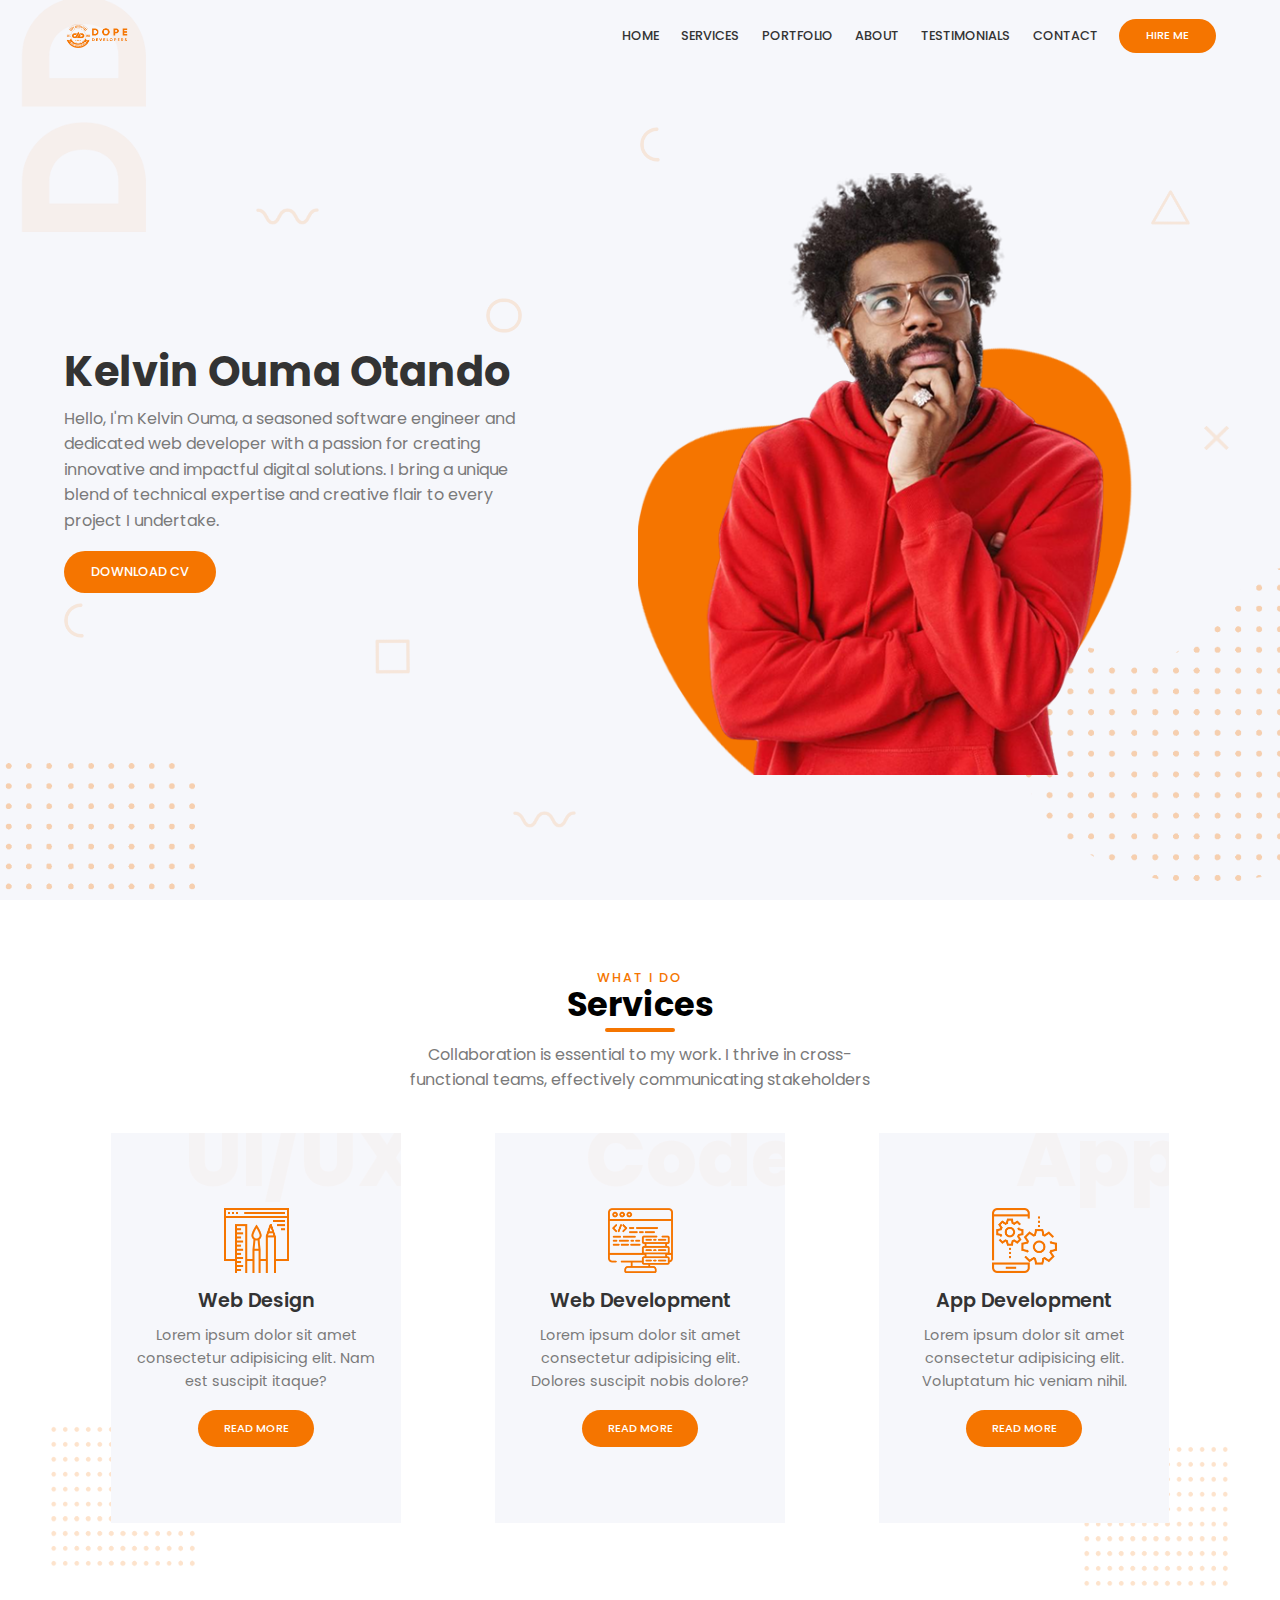
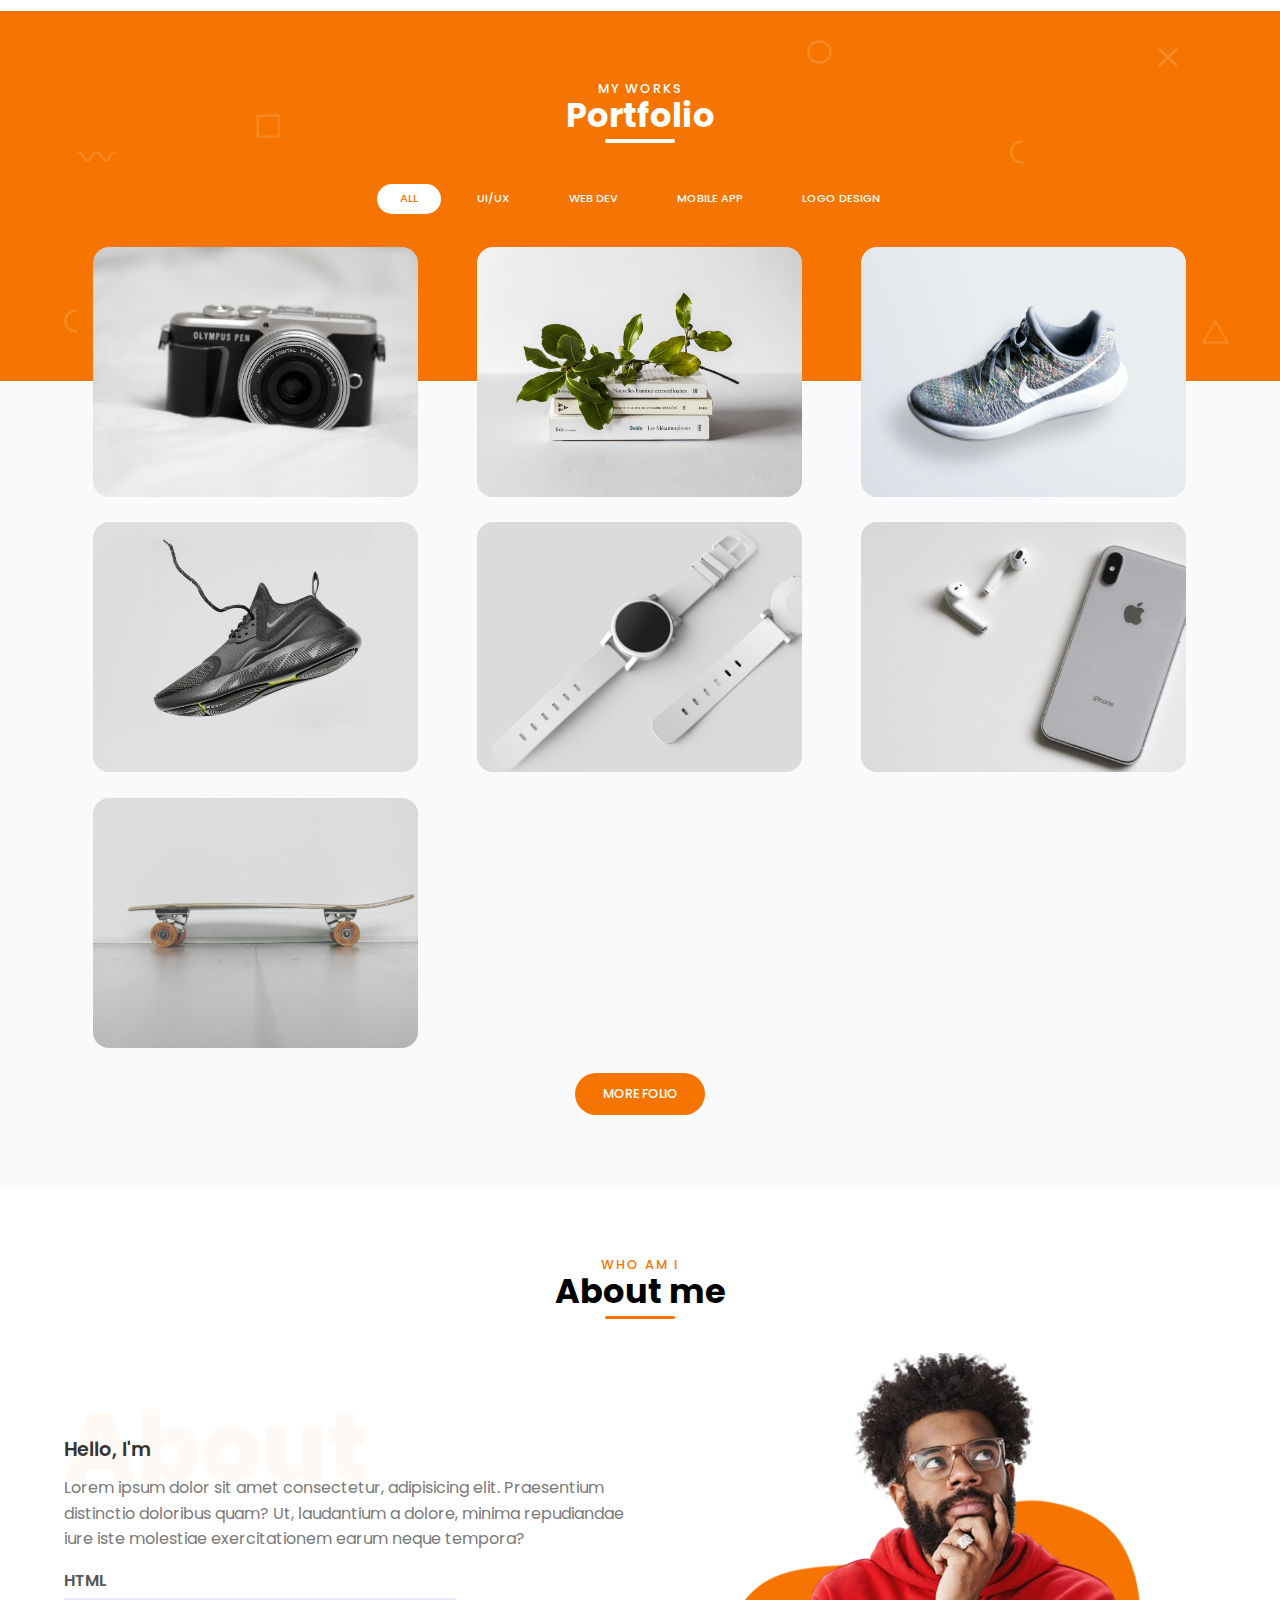
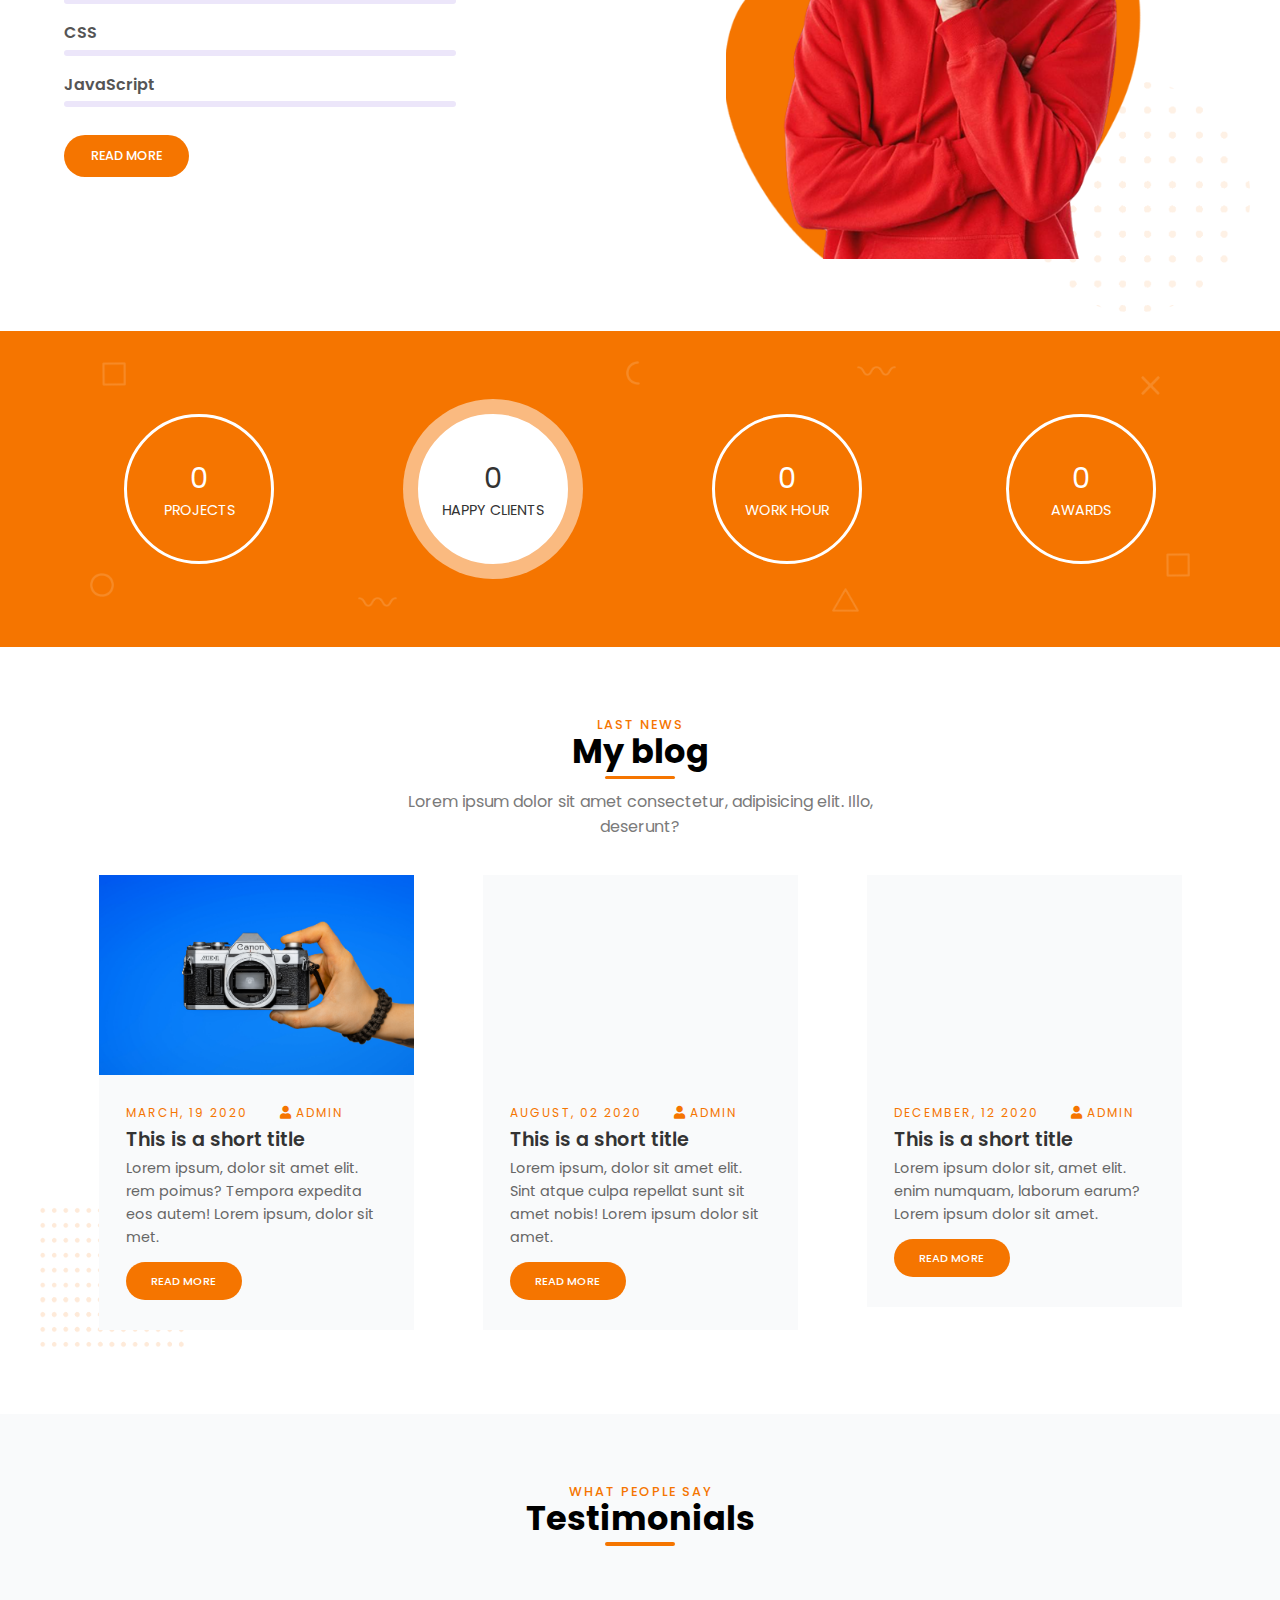
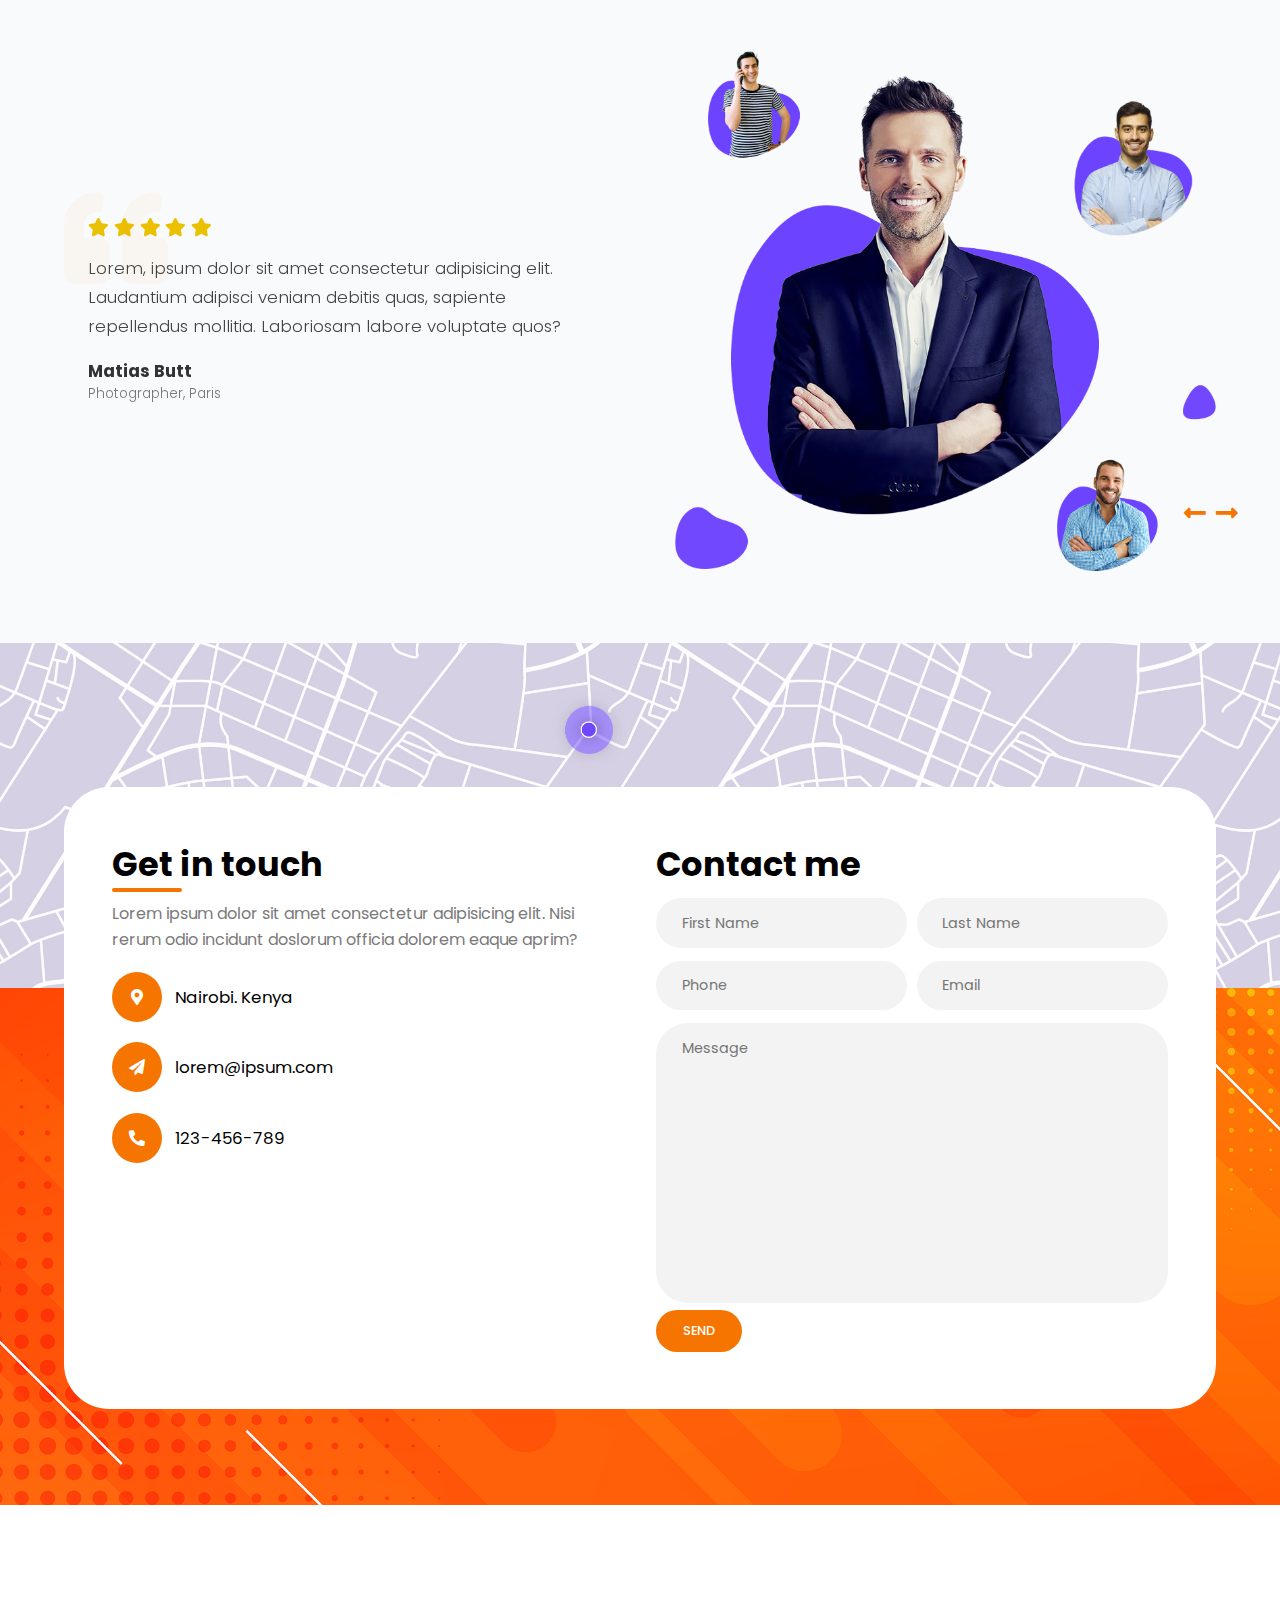
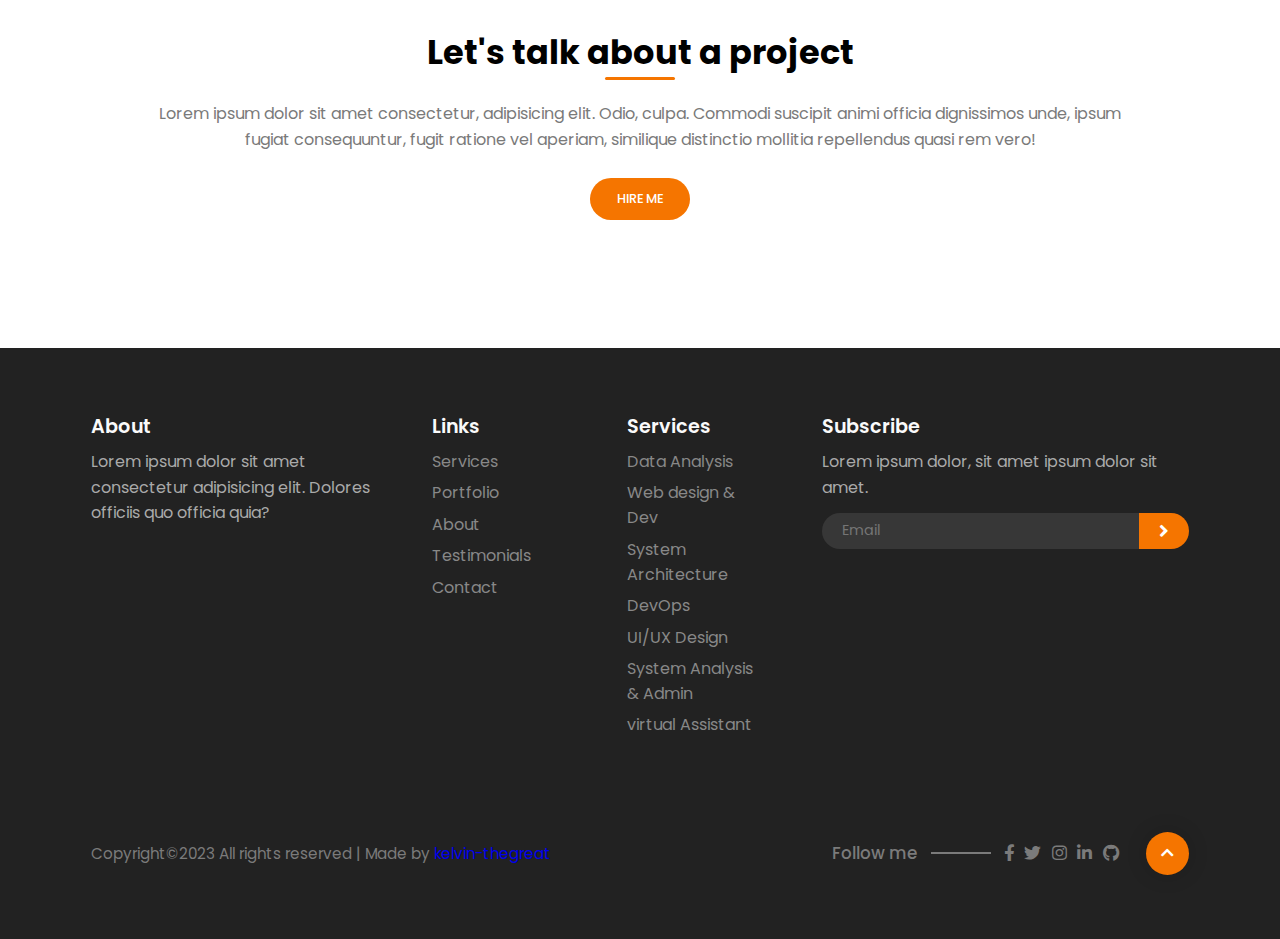
==== personal_portfolio_website/index.html @ 3e10b6f7 "Personal Portfolio and Startu company Landing page" ====
<!DOCTYPE html>
<html lang="en">
  <head>
    <meta charset="UTF-8" />
    <meta name="viewport" content="width=device-width, initial-scale=1.0" />
    <title>Portfolio Website</title>
    <link
      rel="stylesheet"
      href="https://cdnjs.cloudflare.com/ajax/libs/font-awesome/5.15.1/css/all.min.css"
    />
    <link
      rel="stylesheet"
      href="https://unpkg.com/swiper/swiper-bundle.min.css"
    />
    <link rel="stylesheet" href="./css/style.css" />
  </head>
  <body>
    <main>
      <header id="header">
        <div class="overlay overlay-lg">
          <img src="./img/shapes/square.png" class="shape square" alt="" />
          <img src="./img/shapes/circle.png" class="shape circle" alt="" />
          <img
            src="./img/shapes/half-circle.png"
            class="shape half-circle1"
            alt=""
          />
          <img
            src="./img/shapes/half-circle.png"
            class="shape half-circle2"
            alt=""
          />
          <img src="./img/shapes/x.png" class="shape xshape" alt="" />
          <img src="./img/shapes/wave.png" class="shape wave wave1" alt="" />
          <img src="./img/shapes/wave.png" class="shape wave wave2" alt="" />
          <img src="./img/shapes/triangle.png" class="shape triangle" alt="" />
          <img src="./img/shapes/letters.png" class="letters" alt="" />
          <img src="./img/shapes/points1.png" class="points points1" alt="" />
        </div>

        <nav>
          <div class="container">
            <div class="logo">
              <img src="./img/logo.png" alt="" />
            </div>

            <div class="links">
              <ul>
                <li>
                  <a href="#header">Home</a>
                </li>
                <li>
                  <a href="#services">Services</a>
                </li>
                <li>
                  <a href="#portfolio">Portfolio</a>
                </li>
                <li>
                  <a href="#about">About</a>
                </li>
                <li>
                  <a href="#testimonials">Testimonials</a>
                </li>
                <li>
                  <a href="#contact">Contact</a>
                </li>
                <li>
                  <a href="#hireme" class="active">Hire me</a>
                </li>
              </ul>
            </div>

            <div class="hamburger-menu">
              <div class="bar"></div>
            </div>
          </div>
        </nav>

        <div class="header-content">
          <div class="container grid-2">
            <div class="column-1">
              <h1 class="header-title">Kelvin Ouma Otando</h1>
              <p class="text">
                Hello, I'm Kelvin Ouma, a seasoned software engineer and dedicated web developer with a passion 
                for creating innovative and impactful digital solutions. I bring a unique blend
                of technical expertise and creative flair to every project I undertake.
              </p>
              <a href="#" class="btn">Download CV</a>
            </div>

            <div class="column-2 image">
              <img
                src="./img/shapes/points2.png"
                class="points points2"
                alt=""
              />
              <img src="./img/person.png" class="img-element z-index" alt="" />
            </div>
          </div>
        </div>
      </header>

      <section class="services section" id="services">
        <div class="container">
          <div class="section-header">
            <h3 class="title" data-title="What I Do">Services</h3>
            <p class="text">
              Collaboration is essential to my work. 
              I thrive in cross-functional teams, effectively communicating stakeholders
            </p>
          </div>

          <div class="cards">
            <div class="card-wrap">
              <img
                src="./img/shapes/points3.png"
                class="points points1 points-sq"
                alt=""
              />
              <div class="card" data-card="UI/UX">
                <div class="card-content z-index">
                  <img src="./img/design-icon.png" class="icon" alt="" />
                  <h3 class="title-sm">Web Design</h3>
                  <p class="text">
                    Lorem ipsum dolor sit amet consectetur adipisicing elit. Nam
                    est suscipit itaque?
                  </p>
                  <a href="#" class="btn small">Read more</a>
                </div>
              </div>
            </div>

            <div class="card-wrap">
              <div class="card" data-card="Code">
                <div class="card-content z-index">
                  <img src="./img/code-icon.png" class="icon" alt="" />
                  <h3 class="title-sm">Web Development</h3>
                  <p class="text">
                    Lorem ipsum dolor sit amet consectetur adipisicing elit.
                    Dolores suscipit nobis dolore?
                  </p>
                  <a href="#" class="btn small">Read more</a>
                </div>
              </div>
            </div>

            <div class="card-wrap">
              <img
                src="./img/shapes/points3.png"
                class="points points2 points-sq"
                alt=""
              />
              <div class="card" data-card="App">
                <div class="card-content z-index">
                  <img src="./img/app-icon.png" class="icon" alt="" />
                  <h3 class="title-sm">App Development</h3>
                  <p class="text">
                    Lorem ipsum dolor sit amet consectetur adipisicing elit.
                    Voluptatum hic veniam nihil.
                  </p>
                  <a href="#" class="btn small">Read more</a>
                </div>
              </div>
            </div>
          </div>
        </div>
      </section>

      <section class="portfolio section" id="portfolio">
        <div class="background-bg">
          <div class="overlay overlay-sm">
            <img
              src="./img/shapes/half-circle.png"
              class="shape half-circle1"
              alt=""
            />
            <img
              src="./img/shapes/half-circle.png"
              class="shape half-circle2"
              alt=""
            />
            <img src="./img/shapes/square.png" class="shape square" alt="" />
            <img src="./img/shapes/wave.png" class="shape wave" alt="" />
            <img src="./img/shapes/circle.png" class="shape circle" alt="" />
            <img
              src="./img/shapes/triangle.png"
              class="shape triangle"
              alt=""
            />
            <img src="./img/shapes/x.png" class="shape xshape" alt="" />
          </div>
        </div>

        <div class="container">
          <div class="section-header">
            <h3 class="title" data-title="My works">Portfolio</h3>
          </div>

          <div class="section-body">
            <div class="filter">
              <button class="filter-btn active" data-filter="*">All</button>
              <button class="filter-btn" data-filter=".ui">UI/UX</button>
              <button class="filter-btn" data-filter=".webdev">Web Dev</button>
              <button class="filter-btn" data-filter=".appdev">
                Mobile App
              </button>
              <button class="filter-btn" data-filter=".logo-design">
                Logo Design
              </button>
            </div>

            <div class="grid">
              <div class="grid-item logo-design">
                <div class="gallery-image">
                  <img src="./img/portfolio/port1.jpg" alt="" />
                  <div class="img-overlay">
                    <div class="plus"></div>
                    <div class="img-description">
                      <h3>Logo Design</h3>
                      <h5>View Demo</h5>
                    </div>
                  </div>
                </div>
              </div>
              <div class="grid-item webdev">
                <div class="gallery-image">
                  <img src="./img/portfolio/port2.png" alt="" />
                  <div class="img-overlay">
                    <div class="plus"></div>
                    <div class="img-description">
                      <h3>Web Development</h3>
                      <h5>View Demo</h5>
                    </div>
                  </div>
                </div>
              </div>
              <div class="grid-item ui webdev">
                <div class="gallery-image">
                  <img src="./img/portfolio/port3.png" alt="" />
                  <div class="img-overlay">
                    <div class="plus"></div>
                    <div class="img-description">
                      <h3>Web Design</h3>
                      <h5>View Demo</h5>
                    </div>
                  </div>
                </div>
              </div>
              <div class="grid-item ui">
                <div class="gallery-image">
                  <img src="./img/portfolio/port4.png" alt="" />
                  <div class="img-overlay">
                    <div class="plus"></div>
                    <div class="img-description">
                      <h3>UI / UX Design</h3>
                      <h5>View Demo</h5>
                    </div>
                  </div>
                </div>
              </div>
              <div class="grid-item logo-design">
                <div class="gallery-image">
                  <img src="./img/portfolio/port5.jpg" alt="" />
                  <div class="img-overlay">
                    <div class="plus"></div>
                    <div class="img-description">
                      <h3>Logo Design</h3>
                      <h5>View Demo</h5>
                    </div>
                  </div>
                </div>
              </div>
              <div class="grid-item appdev">
                <div class="gallery-image">
                  <img src="./img/portfolio/port6.jpg" alt="" />
                  <div class="img-overlay">
                    <div class="plus"></div>
                    <div class="img-description">
                      <h3>App Development</h3>
                      <h5>View Demo</h5>
                    </div>
                  </div>
                </div>
              </div>
              <div class="grid-item logo-design">
                <div class="gallery-image">
                  <img src="./img/portfolio/port7.jpg" alt="" />
                  <div class="img-overlay">
                    <div class="plus"></div>
                    <div class="img-description">
                      <h3>Logo Design</h3>
                      <h5>View Demo</h5>
                    </div>
                  </div>
                </div>
              </div>
              <div class="grid-item appdev ui">
                <div class="gallery-image">
                  <img src="./img/portfolio/port8.png" alt="" />
                  <div class="img-overlay">
                    <div class="plus"></div>
                    <div class="img-description">
                      <h3>App Development</h3>
                      <h5>View Demo</h5>
                    </div>
                  </div>
                </div>
              </div>
              <div class="grid-item ui webdev">
                <div class="gallery-image">
                  <img src="./img/portfolio/port9.png" alt="" />
                  <div class="img-overlay">
                    <div class="plus"></div>
                    <div class="img-description">
                      <h3>Web Design</h3>
                      <h5>View Demo</h5>
                    </div>
                  </div>
                </div>
              </div>
            </div>
            <div class="more-folio">
              <a href="#" class="btn">More Folio</a>
            </div>
          </div>
        </div>
      </section>

      <section class="about section" id="about">
        <div class="container">
          <div class="section-header">
            <h3 class="title" data-title="Who Am I">About me</h3>
          </div>

          <div class="section-body grid-2">
            <div class="column-1">
              <h3 class="title-sm">Hello, I'm</h3>
              <p class="text">
                Lorem ipsum dolor sit amet consectetur, adipisicing elit.
                Praesentium distinctio doloribus quam? Ut, laudantium a dolore,
                minima repudiandae iure iste molestiae exercitationem earum
                neque tempora?
              </p>
              <div class="skills">
                <div class="skill html">
                  <h3 class="skill-title">HTML</h3>
                  <div class="skill-bar">
                    <div class="skill-progress" data-progress="90%"></div>
                  </div>
                </div>
                <div class="skill css">
                  <h3 class="skill-title">CSS</h3>
                  <div class="skill-bar">
                    <div class="skill-progress" data-progress="70%"></div>
                  </div>
                </div>
                <div class="skill js">
                  <h3 class="skill-title">JavaScript</h3>
                  <div class="skill-bar">
                    <div class="skill-progress" data-progress="80%"></div>
                  </div>
                </div>
              </div>
              <a href="#" class="btn">Read more</a>
            </div>

            <div class="column-2 image">
              <img src="./img/shapes/points4.png" class="points" alt="" />
              <img src="./img/about.png" class="z-index" alt="" />
            </div>
          </div>
        </div>
      </section>

      <section class="records">
        <div class="overlay overlay-sm">
          <img src="./img/shapes/square.png" alt="" class="shape square1" />
          <img src="./img/shapes/square.png" alt="" class="shape square2" />
          <img src="./img/shapes/circle.png" alt="" class="shape circle" />
          <img
            src="./img/shapes/half-circle.png"
            alt=""
            class="shape half-circle"
          />
          <img src="./img/shapes/wave.png" alt="" class="shape wave wave1" />
          <img src="./img/shapes/wave.png" alt="" class="shape wave wave2" />
          <img src="./img/shapes/x.png" alt="" class="shape xshape" />
          <img src="./img/shapes/triangle.png" alt="" class="shape triangle" />
        </div>

        <div class="container">
          <div class="wrap">
            <div class="record-circle">
              <h2 class="number" data-num="235">0</h2>
              <h4 class="sub-title">Projects</h4>
            </div>
          </div>

          <div class="wrap">
            <div class="record-circle active">
              <h2 class="number" data-num="174">0</h2>
              <h4 class="sub-title">Happy Clients</h4>
            </div>
          </div>

          <div class="wrap">
            <div class="record-circle">
              <h2 class="number" data-num="892">0</h2>
              <h4 class="sub-title">Work Hour</h4>
            </div>
          </div>

          <div class="wrap">
            <div class="record-circle">
              <h2 class="number" data-num="368">0</h2>
              <h4 class="sub-title">Awards</h4>
            </div>
          </div>
        </div>
      </section>

      <section class="blog section">
        <div class="container">
          <div class="section-header">
            <h3 class="title" data-title="Last News">My blog</h3>
            <p class="text">
              Lorem ipsum dolor sit amet consectetur, adipisicing elit. Illo,
              deserunt?
            </p>
          </div>

          <div class="blog-wrapper">
            <div class="blog-wrap">
              <img
                src="./img/shapes/points3.png"
                alt=""
                class="points points-sq"
              />

              <div class="blog-card">
                <div class="blog-image">
                  <img src="./img/blog1.png" alt="" />
                </div>

                <div class="blog-content">
                  <div class="blog-info">
                    <h5 class="blog-date">March, 19 2020</h5>
                    <h5 class="blog-user"><i class="fas fa-user"></i>Admin</h5>
                  </div>
                  <h3 class="title-sm">This is a short title</h3>
                  <p class="blog-text">
                    Lorem ipsum, dolor sit amet elit. rem poimus? Tempora
                    expedita eos autem! Lorem ipsum, dolor sit met.
                  </p>
                  <a href="#" class="btn small">Read more</a>
                </div>
              </div>
            </div>

            <div class="blog-wrap">
              <div class="blog-card">
                <div class="blog-image">
                  <img src="./img/blog2.png" alt="" />
                </div>

                <div class="blog-content">
                  <div class="blog-info">
                    <h5 class="blog-date">August, 02 2020</h5>
                    <h5 class="blog-user"><i class="fas fa-user"></i>Admin</h5>
                  </div>
                  <h3 class="title-sm">This is a short title</h3>
                  <p class="blog-text">
                    Lorem ipsum, dolor sit amet elit. Sint atque culpa repellat
                    sunt sit amet nobis! Lorem ipsum dolor sit amet.
                  </p>
                  <a href="#" class="btn small">Read more</a>
                </div>
              </div>
            </div>

            <div class="blog-wrap">
              <div class="blog-card">
                <div class="blog-image">
                  <img src="./img/blog3.png" alt="" />
                </div>

                <div class="blog-content">
                  <div class="blog-info">
                    <h5 class="blog-date">December, 12 2020</h5>
                    <h5 class="blog-user"><i class="fas fa-user"></i>Admin</h5>
                  </div>
                  <h3 class="title-sm">This is a short title</h3>
                  <p class="blog-text">
                    Lorem ipsum dolor sit, amet elit. enim numquam, laborum
                    earum? Lorem ipsum dolor sit amet.
                  </p>
                  <a href="#" class="btn small">Read more</a>
                </div>
              </div>
            </div>
          </div>
        </div>
      </section>

      <section class="testimonials section" id="testimonials">
        <div class="container">
          <div class="section-header">
            <h3 class="title" data-title="What People Say">Testimonials</h3>
          </div>

          <div class="testi-content grid-2">
            <div class="column-1 reviews">
              <div class="swiper-container">
                <div class="swiper-wrapper">
                  <div class="swiper-slide review">
                    <i class="fas fa-quote-left quote"></i>
                    <div class="rate">
                      <i class="fas fa-star"></i>
                      <i class="fas fa-star"></i>
                      <i class="fas fa-star"></i>
                      <i class="fas fa-star"></i>
                      <i class="fas fa-star"></i>
                    </div>

                    <p class="review-text">
                      Lorem, ipsum dolor sit amet consectetur adipisicing elit.
                      Laudantium adipisci veniam debitis quas, sapiente
                      repellendus mollitia. Laboriosam labore voluptate quos?
                    </p>

                    <div class="review-info">
                      <h3 class="review-name">Matias Butt</h3>
                      <h5 class="review-job">Photographer, Paris</h5>
                    </div>
                  </div>

                  <div class="swiper-slide review">
                    <i class="fas fa-quote-left quote"></i>
                    <div class="rate">
                      <i class="fas fa-star"></i>
                      <i class="fas fa-star"></i>
                      <i class="fas fa-star"></i>
                      <i class="fas fa-star"></i>
                      <i class="fas fa-star"></i>
                    </div>

                    <p class="review-text">
                      Lorem ipsum dolor, sit amet consectetur adipisicing elit.
                      Fugiat voluptate consequatur aut tenetur fugit error
                      molestiae quaerat ex odio rem?
                    </p>

                    <div class="review-info">
                      <h3 class="review-name">Romeo Herbert</h3>
                      <h5 class="review-job">CEO, Munich</h5>
                    </div>
                  </div>

                  <div class="swiper-slide review">
                    <i class="fas fa-quote-left quote"></i>
                    <div class="rate">
                      <i class="fas fa-star"></i>
                      <i class="fas fa-star"></i>
                      <i class="fas fa-star"></i>
                      <i class="fas fa-star"></i>
                      <i class="fas fa-star"></i>
                    </div>

                    <p class="review-text">
                      Lorem ipsum dolor sit amet consectetur adipisicing elit.
                      Cupiditate voluptatum enim nemo quod amet dolorum aliquam,
                      sapiente omnis eaque consectetur.
                    </p>

                    <div class="review-info">
                      <h3 class="review-name">Jack Costa</h3>
                      <h5 class="review-job">Director of THR, London</h5>
                    </div>
                  </div>

                  <div class="swiper-slide review">
                    <i class="fas fa-quote-left quote"></i>
                    <div class="rate">
                      <i class="fas fa-star"></i>
                      <i class="fas fa-star"></i>
                      <i class="fas fa-star"></i>
                      <i class="fas fa-star"></i>
                      <i class="fas fa-star"></i>
                    </div>

                    <p class="review-text">
                      Lorem ipsum dolor sit amet consectetur, adipisicing elit.
                      Perspiciatis ab incidunt, dicta quam inventore ipsum
                      dolor. Consectetur nam incidunt error!
                    </p>

                    <div class="review-info">
                      <h3 class="review-name">Reiss Mccartney</h3>
                      <h5 class="review-job">Engineer, San Francisco</h5>
                    </div>
                  </div>
                </div>

                <div class="review-nav swiper-button-prev">
                  <i class="fas fa-long-arrow-alt-left"></i>
                </div>
                <div class="review-nav swiper-button-next">
                  <i class="fas fa-long-arrow-alt-right"></i>
                </div>
              </div>
            </div>

            <div class="column-2 image">
              <img src="./img/testi.png" alt="" class="img-element" />
            </div>
          </div>
        </div>
      </section>

      <section class="contact" id="contact">
        <div class="container">
          <div class="contact-box">
            <div class="contact-info">
              <h3 class="title">Get in touch</h3>
              <p class="text">
                Lorem ipsum dolor sit amet consectetur adipisicing elit. Nisi
                rerum odio incidunt doslorum officia dolorem eaque aprim?
              </p>
              <div class="information-wrap">
                <div class="information">
                  <div class="contact-icon">
                    <i class="fas fa-map-marker-alt"></i>
                  </div>
                  <p class="info-text">Nairobi. Kenya</p>
                </div>

                <div class="information">
                  <div class="contact-icon">
                    <i class="fas fa-paper-plane"></i>
                  </div>
                  <p class="info-text">lorem@ipsum.com</p>
                </div>

                <div class="information">
                  <div class="contact-icon">
                    <i class="fas fa-phone-alt"></i>
                  </div>
                  <p class="info-text">123-456-789</p>
                </div>
              </div>
            </div>

            <div class="contact-form">
              <h3 class="title">Contact me</h3>
              <div class="row">
                <input
                  type="text"
                  class="contact-input"
                  placeholder="First Name"
                />
                <input
                  type="text"
                  class="contact-input"
                  placeholder="Last Name"
                />
              </div>

              <div class="row">
                <input type="text" class="contact-input" placeholder="Phone" />
                <input type="email" class="contact-input" placeholder="Email" />
              </div>

              <div class="row">
                <textarea
                  name="message"
                  class="contact-input textarea"
                  placeholder="Message"
                ></textarea>
              </div>
              <a href="#" class="btn">Send</a>
            </div>
          </div>
        </div>
      </section>

      <section class="hireme" id="hireme">
        <div class="container">
          <h3 class="title">Let's talk about a project</h3>
          <p class="text">
            Lorem ipsum dolor sit amet consectetur, adipisicing elit. Odio,
            culpa. Commodi suscipit animi officia dignissimos unde, ipsum fugiat
            consequuntur, fugit ratione vel aperiam, similique distinctio
            mollitia repellendus quasi rem vero!
          </p>
          <a href="#" class="btn">Hire me</a>
        </div>
      </section>
    </main>

    <footer class="footer">
      <div class="container">
        <div class="grid-4">
          <div class="grid-4-col footer-about">
            <h3 class="title-sm">About</h3>
            <p class="text">
              Lorem ipsum dolor sit amet consectetur adipisicing elit. Dolores
              officiis quo officia quia?
            </p>
          </div>

          <div class="grid-4-col footer-links">
            <h3 class="title-sm">Links</h3>
            <ul>
              <li>
                <a href="#services">Services</a>
              </li>
              <li>
                <a href="#portfolio">Portfolio</a>
              </li>
              <li>
                <a href="#about">About</a>
              </li>
              <li>
                <a href="#testimonials">Testimonials</a>
              </li>
              <li>
                <a href="#contact">Contact</a>
              </li>
            </ul>
          </div>

          <div class="grid-4-col footer-links">
            <h3 class="title-sm">Services</h3>
            <ul>
              <li>
                <a href="#">Data Analysis</a>
              </li>
              <li>
                <a href="#">Web design & Dev</a>
              </li>
              <li>
                <a href="#">System Architecture</a>
              </li>
              <li>
                <a href="#">DevOps</a>
              </li>
              <li>
                <a href="#">UI/UX Design</a>
              </li>
              <li>
                <a href="#">System Analysis & Admin</a>
              </li>
              <li>
                <a href="#">virtual Assistant</a>
              </li>
            </ul>
          </div>

          <div class="grid-4-col footer-newstletter">
            <h3 class="title-sm">Subscribe</h3>
            <p class="text">
              Lorem ipsum dolor, sit amet ipsum dolor sit amet.
            </p>
            <div class="footer-input-wrap">
              <input type="email" class="footer-input" placeholder="Email" />
              <a href="#" class="input-arrow">
                <i class="fas fa-angle-right"></i>
              </a>
            </div>
          </div>
        </div>

        <div class="bottom-footer">
          <div class="copyright">
            <p class="text">
              Copyright&copy;2023 All rights reserved | Made by
              <span class="split-text" data-text="FORUM"><a
                href="https://github.com/kelvin-thegreat" > kelvin-thegreat </a></span>
             
            </p>
          </div>

          <div class="followme-wrap">
            <div class="followme">
              <h3>Follow me</h3>
              <span class="footer-line"></span>
              <div class="social-media">
                <a href="#">
                  <i class="fab fa-facebook-f"></i>
                </a>
                <a href="#">
                  <i class="fab fa-twitter"></i>
                </a>
                <a href="#">
                  <i class="fab fa-instagram"></i>
                </a>
                <a href="#">
                  <i class="fab fa-linkedin-in"></i>
                </a>
                <a href="#">
                  <i class="fab fa-github"></i>
                </a>
              </div>
            </div>

            <div class="back-btn-wrap">
              <a href="#" class="back-btn">
                <i class="fas fa-chevron-up"></i>
              </a>
            </div>
          </div>
        </div>
      </div>
    </footer>

    <script src="https://cdnjs.cloudflare.com/ajax/libs/jquery/3.5.1/jquery.min.js"></script>
    <script src="./js/isotope.pkgd.min.js"></script>
    <script src="https://unpkg.com/swiper/swiper-bundle.min.js"></script>
    <script src="./js/app.js"></script>
  </body>
</html>
---- personal_portfolio_website/css/style.css ----
@import url("https://fonts.googleapis.com/css2?family=Poppins:wght@100;200;300;400;500;600;700;800;900&display=swap");

:root {
  --dark-one: #333;
  --dark-two: #7a7a7a;
  --main-color: #F57500;
  --light-one: #fff;
  --light-two: #f9fafb;
  --light-three: #f6f7fb;
}

/* Genral Styles */

*,
*::before,
*::after {
  margin: 0;
  padding: 0;
  box-sizing: border-box;
}

html {
  scroll-behavior: smooth;
}

body,
button,
input,
textarea {
  font-family: "Poppins", sans-serif;
}

a {
  text-decoration: none;
}

ul {
  list-style: none;
}

img {
  width: 100%;
}

.container {
  position: relative;
  z-index: 5;
  max-width: 92rem;
  padding: 0 4rem;
  margin: 0 auto;
}

.stop-scrolling {
  height: 100%;
  overflow: hidden;
}

.grid-2 {
  display: grid;
  grid-template-columns: repeat(2, 1fr);
  align-items: center;
  justify-content: center;
}

.text {
  font-size: 1.25rem;
  color: var(--dark-two);
  line-height: 1.6;
}

.column-1 {
  margin-right: 1.5rem;
}

.column-2 {
  margin-left: 1.5rem;
}

.image {
  position: relative;
  display: flex;
  align-items: center;
  justify-content: center;
}

.z-index {
  position: relative;
  z-index: 2;
}

.overlay {
  position: absolute;
  width: 100%;
  height: 100%;
  overflow: hidden;
  top: 0;
  left: 0;
}

.overlay .shape {
  width: initial;
  opacity: 0.13;
  position: absolute;
}

.overlay.overlay-lg .shape {
  height: 55px;
}

.overlay.overlay-lg .shape.wave {
  height: initial;
  width: 88px;
}

.overlay.overlay-lg .shape.xshape {
  height: 38px;
}

.overlay.overlay-sm .shape {
  filter: brightness(0) invert(1);
  opacity: 0.15;
  height: 40px;
}

.overlay.overlay-sm .shape.wave {
  height: initial;
  width: 70px;
}

.overlay.overlay-sm .shape.xshape {
  height: 30px;
}

.points {
  opacity: 0.3;
  position: absolute;
}

.section {
  padding: 7rem 0;
  overflow: hidden;
}

.section-header {
  text-align: center;
  margin-bottom: 1.5rem;
}

.title {
  position: relative;
  display: inline-block;
  padding-bottom: 1rem;
  line-height: 1;
  font-size: 2.8rem;
  margin-bottom: 0.6rem;
}

.title:before {
  content: attr(data-title);
  display: block;
  margin-bottom: 0.4rem;
  color: var(--main-color);
  font-size: 1.15rem;
  font-weight: 500;
  text-transform: uppercase;
  letter-spacing: 3px;
}

.title:after {
  content: "";
  position: absolute;
  width: 90px;
  height: 5px;
  border-radius: 3px;
  background-color: var(--main-color);
  bottom: 0;
  left: 50%;
  transform: translateX(-50%);
}

.section-header .text {
  max-width: 600px;
  margin: 0 auto;
}

.title-sm {
  color: var(--dark-one);
  font-weight: 600;
  font-size: 1.6rem;
}

.points-sq {
  width: 210px;
}

.btn {
  display: inline-block;
  padding: 0.85rem 2rem;
  background-color: var(--main-color);
  color: var(--light-one);
  border-radius: 2rem;
  font-size: 1.05rem;
  text-transform: uppercase;
  font-weight: 500;
  transition: 0.3s;
}

.btn:hover {
  background-color: #F57516;
}

.btn.small {
  padding: 0.7rem 1.8rem;
  font-size: 1rem;
}

/* End Genral Styles */

/* Header */

header {
  width: 100%;
  background-color: var(--light-three);
  overflow: hidden;
  position: relative;
}

nav {
  width: 100%;
  position: relative;
  z-index: 50;
}

nav .container {
  display: flex;
  justify-content: space-between;
  height: 6rem;
  align-items: center;
}

.logo {
  width: 80px;
  display: flex;
  align-items: center;
}

.links ul {
  display: flex;
}

.links a {
  display: inline-block;
  padding: 0.9rem 1.2rem;
  color: var(--dark-one);
  font-size: 1.05rem;
  text-transform: uppercase;
  font-weight: 500;
  line-height: 1;
  transition: 0.3s;
}

.links a.active {
  background-color: var(--main-color);
  color: var(--light-one);
  border-radius: 2rem;
  font-size: 1rem;
  padding: 0.9rem 2.1rem;
  margin-left: 1rem;
}

.links a:hover {
  color: var(--main-color);
}

.links a.active:hover {
  color: var(--light-one);
  background-color: #f57500;
}

.hamburger-menu {
  width: 2.7rem;
  height: 3rem;
  z-index: 100;
  position: relative;
  display: none;
  align-items: center;
  justify-content: flex-end;
}

.hamburger-menu .bar {
  position: relative;
  width: 2.1rem;
  height: 3px;
  border-radius: 3px;
  background-color: var(--dark-one);
  transition: 0.5s;
}

.bar:before,
.bar:after {
  content: "";
  position: absolute;
  width: 2.1rem;
  height: 3px;
  border-radius: 3px;
  background-color: var(--dark-one);
  transition: 0.5s;
}

.bar:before {
  transform: translateY(-9px);
}

.bar:after {
  transform: translateY(9px);
}

nav.open .hamburger-menu .bar {
  background-color: transparent;
  transform: rotate(360deg);
}

nav.open .hamburger-menu .bar:before {
  transform: translateY(0) rotate(45deg);
  background-color: var(--light-one);
}

nav.open .hamburger-menu .bar:after {
  transform: translateY(0) rotate(-45deg);
  background-color: var(--light-one);
}

nav.open .links {
  transform: translateX(0);
}

.header-content .container.grid-2 {
  grid-template-columns: 2.5fr 3.5fr;
  min-height: calc(100vh - 6rem);
  padding-bottom: 2.5rem;
  text-align: left;
}

.header-title {
  font-size: 3.8rem;
  line-height: 0.8;
  color: var(--dark-one);
}

.header-content .text {
  margin: 2.15rem 0;
}

.header-content .image .img-element {
  max-width: 750px;
}

header .points1 {
  width: 420px;
  bottom: -75px;
  left: -150px;
}

header .points2 {
  width: 70%;
  top: 65%;
  left: 71%;
}

header .square {
  right: 68%;
  top: 71%;
}

header .triangle {
  right: 7%;
  bottom: 75%;
}

header .xshape {
  right: 4%;
  bottom: 50%;
}

header .half-circle1 {
  left: 50%;
  bottom: 82%;
}

header .half-circle2 {
  left: 5%;
  top: 67%;
}

header .wave1 {
  bottom: 75%;
  left: 20%;
}

header .wave2 {
  bottom: 8%;
  right: 55%;
}

header .circle {
  left: 38%;
  bottom: 63%;
}

.letters {
  position: absolute;
  width: 13.5%;
  top: -5px;
  left: 15px;
  opacity: 0.06;
}

/* End header */

/* Services */

.cards {
  display: flex;
  justify-content: space-around;
  flex-wrap: wrap;
  width: 100%;
}

.card-wrap {
  position: relative;
  margin: 1.7rem 0.8rem;
}

.card {
  position: relative;
  width: 100%;
  max-width: 390px;
  min-height: 520px;
  background-color: var(--light-three);
  display: flex;
  align-items: center;
  justify-content: center;
  text-align: center;
  padding: 3rem 2rem;
  overflow: hidden;
  transition: 0.3s;
}

.card:before {
  content: attr(data-card);
  position: absolute;
  top: -15px;
  right: -15px;
  font-size: 6rem;
  font-weight: 800;
  line-height: 1;
  color: var(--main-color);
  opacity: 0.025;
}

.card:after {
  content: "";
  position: absolute;
  width: 100%;
  height: 0px;
  bottom: 0;
  left: 0;
  background-color: var(--main-color);
  transition: 0.3s;
}

.card-wrap:hover .card {
  transform: translateY(-15px);
}

.card-wrap:hover .card:after {
  height: 8px;
}

.icon {
  width: 90px;
  margin-bottom: 1.7rem;
}

.card .title-sm {
  line-height: 0.8;
}

.card .text {
  font-size: 1.15rem;
  margin: 1.8rem 0;
}

.services .points1 {
  bottom: -50px;
  left: -125px;
  opacity: 0.2;
  pointer-events: none;
}

.services .points2 {
  bottom: -70px;
  right: -65px;
  opacity: 0.2;
  pointer-events: none;
}

/* End Services */

/* Portfolio */

.portfolio {
  position: relative;
  width: 100%;
  background-color: var(--light-two);
}

.background-bg {
  position: absolute;
  width: 100%;
  height: 520px;
  top: 0;
  left: 0;
  background-color: var(--main-color);
}

.portfolio .title,
.portfolio .title:before {
  color: var(--light-one);
}

.portfolio .title:after {
  background-color: var(--light-one);
}

.filter {
  width: 100%;
  display: flex;
  align-items: center;
  justify-content: center;
  flex-wrap: wrap;
}

.filter-btn {
  border: none;
  outline: none;
  background-color: transparent;
  margin: 0.45rem 0.4rem;
  padding: 0.85rem 1.8rem;
  color: var(--light-one);
  text-transform: uppercase;
  font-weight: 500;
  font-size: 1.1rem;
  line-height: 1;
  cursor: pointer;
  border-radius: 2rem;
  transition: 0.3s;
}

.filter-btn.active {
  background-color: var(--light-one);
  color: var(--main-color);
}

.portfolio .square {
  top: 28%;
  left: 20%;
}

.portfolio .circle {
  top: 8%;
  right: 35%;
}

.portfolio .triangle {
  bottom: 10%;
  right: 4%;
}

.portfolio .half-circle1 {
  bottom: 13%;
  left: 5%;
}

.portfolio .half-circle2 {
  top: 35%;
  right: 20%;
}

.portfolio .xshape {
  top: 10%;
  right: 8%;
}

.portfolio .wave {
  top: 38%;
  left: 6%;
}

.grid {
  width: 100%;
  margin: 1.5rem 0;
}

.grid-item {
  width: 33.33%;
  padding: 1rem 1.2rem;
  display: flex;
  justify-content: center;
}

.gallery-image {
  position: relative;
  overflow: hidden;
  border-radius: 16px;
  height: 330px;
  width: 100%;
  cursor: pointer;
}

.gallery-image img {
  position: absolute;
  height: 115%;
  width: initial;
  top: 50%;
  left: 50%;
  transform: translate(-50%, -50%);
  transform-origin: center;
  transition: 0.5s;
}

.gallery-image .img-overlay {
  position: absolute;
  width: 100%;
  height: 100%;
  top: 0;
  left: 0;
  z-index: 2;
  color: var(--light-one);
  background-color: rgba(120, 76, 251, 0.55);
  display: flex;
  flex-direction: column;
  align-items: center;
  justify-content: flex-end;
  padding: 2rem 3.2rem;
  opacity: 0;
  transition: 0.5s;
}

.img-overlay .plus {
  position: relative;
  margin: auto 0;
}

.plus:before,
.plus:after {
  content: "";
  position: absolute;
  width: 4.5rem;
  height: 3px;
  top: 50%;
  left: 50%;
  transform: translate(-50%, -50%);
  background-color: var(--light-one);
  border-radius: 3px;
}

.plus:before {
  transform: translate(-50%, -50%) rotate(-90deg);
}

.img-description {
  width: 100%;
}

.img-overlay h3 {
  font-weight: 600;
  text-transform: uppercase;
  font-size: 1.5rem;
}

.img-overlay h5 {
  font-size: 1.15rem;
  font-weight: 300;
}

.gallery-image:hover .img-overlay {
  opacity: 1;
}

.gallery-image:hover img {
  transform: translate(-50%, -50%) scale(1.1);
}

.more-folio {
  display: flex;
  justify-content: center;
}

/* End Portfolio */

/* About */

.about {
  overflow: hidden;
}

.about img {
  max-width: 600px;
}

.about .text {
  margin-top: 1rem;
}

.skills {
  margin: 1.5rem 0 2.5rem 0;
}

.skill {
  margin: 1rem 0;
}

.skill-title {
  color: #555;
  font-weight: 600;
  margin-bottom: 0.3rem;
}

.skill-bar {
  width: 70%;
  height: 8px;
  border-radius: 4px;
  background-color: #ece6fa;
  position: relative;
  overflow: hidden;
}

.skill-progress {
  position: absolute;
  height: 100%;
  width: 0%;
  top: 0;
  left: 0;
  background-color: var(--main-color);
  transition: 1s;
}

.about .column-1 {
  position: relative;
}

.about .column-1:before {
  content: "About";
  position: absolute;
  font-size: 8rem;
  font-weight: 800;
  color: var(--main-color);
  opacity: 0.04;
  top: 20px;
  left: 0;
  line-height: 0;
}

.about .points {
  width: 300px;
  top: 65%;
  left: 80%;
  opacity: 0.1;
}

/* End About */

/* Records */

.records {
  position: relative;
  background-color: var(--main-color);
  padding: 5.2rem 0;
}

.records .container {
  display: grid;
  grid-template-columns: repeat(4, 1fr);
  align-items: center;
  justify-content: center;
  text-align: center;
  grid-column-gap: 1.5rem;
  grid-row-gap: 2rem;
}

.record-circle {
  width: 180px;
  height: 180px;
  border-radius: 50%;
  margin: 0 auto;
  border: 4px solid var(--light-one);
  display: flex;
  flex-direction: column;
  justify-content: center;
  color: var(--light-one);
}

.record-circle.active {
  background-color: var(--light-one);
  color: var(--dark-one);
  box-shadow: 0 0 0 15px rgb(255, 255, 255, 0.5);
}

.number {
  font-weight: 400;
  font-size: 2.35rem;
}

.sub-title {
  font-weight: 400;
  font-size: 1.12rem;
  text-transform: uppercase;
}

.records .square1 {
  left: 8%;
  top: 10%;
}

.records .square2 {
  right: 90px;
  bottom: 70px;
}

.records .xshape {
  top: 45px;
  right: 120px;
}

.records .circle {
  left: 7%;
  bottom: 50px;
}

.records .triangle {
  left: 65%;
  bottom: 35px;
}

.records .wave1 {
  top: 35px;
  right: 30%;
}

.records .wave2 {
  bottom: 40px;
  left: 28%;
}

.records .half-circle {
  top: 30px;
  right: 50%;
}

/* End Records */

/* Blog */

.blog-wrapper {
  display: flex;
  width: 100%;
  justify-content: space-around;
  flex-wrap: wrap;
}

.blog-wrap {
  position: relative;
  margin: 1.3rem 0.5rem;
}

.blog-card {
  max-width: 420px;
  width: 100%;
  overflow: hidden;
  background-color: var(--light-two);
  transition: 0.3s;
  position: relative;
}

.blog-card:after {
  content: "";
  position: absolute;
  width: 1100%;
  height: 0px;
  bottom: 0;
  left: 0;
  background-color: var(--main-color);
  transition: 0.3s;
}

.blog-image {
  width: 100%;
  height: 270px;
  position: relative;
  overflow: hidden;
}

.blog-image img {
  position: absolute;
  height: 105%;
  width: initial;
  top: 50%;
  left: 50%;
  transform: translate(-50%, -50%);
  transition: 0.5s;
}

.blog-content {
  padding: 2.1rem 2.2rem 2.7rem 2.2rem;
}

.blog-info {
  display: flex;
  flex-wrap: wrap;
  margin-bottom: 0.5rem;
}

.blog-info h5 {
  color: var(--main-color);
  font-weight: 400;
  text-transform: uppercase;
  font-size: 1.05rem;
  letter-spacing: 2px;
}

.blog-date {
  margin-right: 2rem;
}

.blog-user i {
  margin-right: 0.2rem;
  font-size: 1rem;
}

.blog-text {
  margin: 0.5rem 0 1.5rem 0;
  font-size: 1.2rem;
  line-height: 1.6;
  color: #666;
}

.blog-card:hover {
  transform: translateY(-15px);
}

.blog-card:hover:after {
  height: 8px;
}

.blog-card:hover .blog-image img {
  transform: translate(-50%, -50%) scale(1.15);
}

.blog .points {
  top: 72%;
  right: 71%;
  opacity: 0.15;
}

/* End Blog */

/* Testimonials */

.testimonials {
  background-color: var(--light-two);
  overflow: hidden;
}

.testi-content {
  margin-top: 6rem;
}

.reviews {
  overflow: hidden;
}

.review {
  position: relative;
  padding: 2rem 1.5rem;
}

.quote {
  position: absolute;
  top: 0;
  left: 0;
  color: var(--main-color);
  opacity: 0.04;
  font-size: 8rem;
}

.rate {
  display: flex;
  font-size: 1.4rem;
  color: #ebc000;
  margin-bottom: 1.5rem;
}

.rate i {
  margin-right: 0.3rem;
}

.review-text {
  font-size: 1.35rem;
  font-weight: 300;
  color: #444;
  line-height: 1.7;
}

.review-info {
  margin-top: 2rem;
}

.review-name {
  font-size: 1.3rem;
  font-weight: 700;
  color: var(--dark-one);
}

.review-job {
  font-size: 1.15rem;
  font-weight: 300;
  color: #777;
}

.review-nav {
  bottom: 2.2rem;
  top: initial;
  font-size: 1.8rem;
  color: var(--main-color);
}

.swiper-button-next {
  right: 2rem;
  left: initial;
}

.swiper-button-prev {
  right: 4.5rem;
  left: initial;
}

.swiper-button-prev:after,
.swiper-button-next:after {
  display: none;
}

/* End Testimonials */

/* Contact */

.contact {
  position: relative;
  width: 100%;
  padding: 13.5rem 0 8.5rem;
}

.contact:before,
.contact:after {
  content: "";
  position: absolute;
  width: 100%;
  z-index: -1;
  left: 0;
}

.contact:before {
  top: 0;
  height: 40%;
  background: url("../img/map.png") center center / cover;
}

.contact:after {
  top: 40%;
  height: 60%;
  background: url("../img/contact-bg.png") center bottom / cover;
}

.contact-box {
  width: 100%;
  background-color: var(--light-one);
  width: 100%;
  border-radius: 45px;
  padding: 5.5rem 4.5rem;
  display: grid;
  grid-template-columns: repeat(2, 1fr);
}

.contact-info {
  padding-right: 2rem;
}

.contact-form {
  padding-left: 2rem;
}

.contact-info .title:after {
  left: 0;
  transform: initial;
}

.information-wrap {
  margin-top: 2rem;
}

.information {
  display: flex;
  align-items: center;
}

.information:not(:last-child) {
  margin-bottom: 1.3rem;
}

.contact-icon {
  min-width: 67px;
  height: 67px;
  display: inline-block;
  border-radius: 50%;
  background-color: var(--main-color);
  color: var(--light-one);
  text-align: center;
  font-size: 1.4rem;
  margin-right: 1rem;
}

.contact-icon i {
  line-height: 67px;
}

.info-text {
  font-size: 1.3rem;
  display: inline-block;
}

.contact-form .title:after {
  display: none;
}

.contact-form .title {
  margin: 0;
}

.contact-form .row {
  width: 100%;
  display: grid;
  grid-template-columns: repeat(auto-fit, minmax(130px, 1fr));
  grid-column-gap: 0.6rem;
}

.contact-input {
  padding: 1.2rem 2.1rem;
  margin: 0.6rem 0;
  border: none;
  outline: none;
  background: #f3f3f3;
  border-radius: 4rem;
  font-weight: 600;
  font-size: 1.25rem;
  transition: 0.3s;
}

.contact-input::placeholder {
  font-weight: 400;
}

.contact-input.textarea {
  resize: none;
  min-height: 280px;
  border-radius: 2rem;
}

.contact-input:hover {
  background: #ececec;
}

.contact-input:focus {
  background: #eaeaea;
}

.contact-input .btn {
  margin-top: 0.6rem;
}

/* End Contact */

/* Hire me */

.hireme {
  padding: 12rem 0;
}

.hireme .container {
  text-align: center;
}

.hireme .title {
  margin-bottom: 1.3rem;
}

.hireme .text {
  max-width: 1000px;
  margin: 0 auto 1.6rem auto;
}

/* End Hire me */

/* Footer */

.footer {
  background-color: #222;
  padding: 6rem 0;
}

.footer .grid-4 {
  display: grid;
  grid-template-columns: 3.5fr 2fr 2fr 3fr;
}

.grid-4-col {
  padding: 0 1.7rem;
}

.footer .title-sm {
  color: #fafafa;
  margin-bottom: 0.9rem;
}

.footer .text {
  color: #aaa;
}

.footer-links a {
  color: #888;
  font-size: 1.25rem;
  display: inline-block;
  margin-bottom: 0.4rem;
  transition: 0.3s;
}

.footer-links a:hover {
  color: var(--main-color);
}

.footer-input-wrap {
  display: grid;
  grid-template-columns: auto 50px;
  width: 100%;
  height: 50px;
  border-radius: 30px;
  overflow: hidden;
  margin-top: 1.2rem;
}

.footer-input {
  background: #373737;
  color: #333;
  outline: none;
  border: none;
  padding: 0 1.5rem;
  font-size: 1.1rem;
  transition: 0.3s;
}

.input-arrow {
  color: #fff;
  background-color: var(--main-color);
  display: flex;
  align-items: center;
  justify-content: center;
  font-size: 1.45rem;
  transition: 0.3s;
}

.input-arrow:hover {
  background-color: #6b44e0;
}

.focus {
  background: #fff;
}

.bottom-footer {
  margin-top: 5.5rem;
  padding: 0 1.7rem;
  display: flex;
  align-items: center;
  justify-content: space-between;
}

.copyright .text {
  color: #7b7b7b;
  font-size: 1.2rem;
  display: inline-block;
  text-align: center;
}

.copyright .text span {
  color: var(--main-color);
  cursor: pointer;
}

.followme-wrap {
  display: flex;
}

.followme {
  display: flex;
  align-items: center;
}

.followme h3 {
  color: #7b7b7b;
  font-weight: 500;
  font-size: 1.3rem;
}

.followme .footer-line {
  width: 60px;
  height: 2px;
  background-color: #7b7b7b;
  margin: 0 1.2rem;
  display: inline-block;
}

.social-media a {
  color: #7b7b7b;
  font-size: 1.3rem;
  margin-right: 0.4rem;
  transition: 0.3s;
}

.social-media a:hover {
  color: var(--main-color);
}

.back-btn-wrap {
  position: relative;
  margin-left: 2.5rem;
}

.back-btn {
  display: flex;
  align-items: center;
  justify-content: center;
  height: 55px;
  width: 55px;
  background-color: var(--main-color);
  border-radius: 50%;
  color: #fff;
  font-size: 1.2rem;
  box-shadow: 0 0 20px 1px rgba(0, 0, 0, 0.15);
  transition: 0.3s;
  position: relative;
  z-index: 2;
}

.back-btn:hover {
  background-color: #6b44e0;
}

.back-btn-wrap:before {
  content: "";
  position: absolute;
  width: 60px;
  height: 60px;
  background-color: #fff;
  z-index: 1;
  top: 50%;
  left: 50%;
  transform: translate(-50%, -50%) scale(0.7);
  border-radius: 50%;
  opacity: 0.08;
  animation: scale 1.2s ease-out infinite 1s;
}

@keyframes scale {
  0% {
    transform: translate(-50%, -50%) scale(1);
    opacity: 0.15;
  }

  100% {
    transform: translate(-50%, -50%) scale(1.6);
    opacity: 0;
  }
}

/* End Footer */

/* Responsive */

@media (max-width: 1280px) {
  .text {
    font-size: 1rem;
  }

  .title {
    font-size: 2.1rem;
    padding-bottom: 0.65rem;
  }

  .title:before {
    margin-bottom: 0.2rem;
    font-size: 0.8rem;
    letter-spacing: 2px;
  }

  .title:after {
    height: 3.5px;
    width: 70px;
  }

  .title-sm {
    font-size: 1.2rem;
  }

  .btn {
    padding: 0.75rem 1.7rem;
    font-size: 0.8rem;
  }

  .btn.small {
    padding: 0.65rem 1.6rem;
    font-size: 0.7rem;
  }

  .section-header .text {
    max-width: 500px;
  }

  .section {
    padding: 4.5rem 0;
  }

  .column-1 {
    margin-right: 1rem;
  }

  .column-2 {
    margin-left: 1rem;
  }

  .overlay.overlay-lg .shape {
    height: 35px;
  }

  .overlay.overlay-lg .shape.wave {
    height: initial;
    width: 63px;
  }

  .overlay.overlay-lg .shape.xshape {
    height: 24px;
  }

  .overlay.overlay-sm .shape {
    height: 24px;
  }

  .overlay.overlay-sm .shape.wave {
    height: initial;
    width: 39px;
  }

  .overlay.overlay-sm .shape.xshape {
    height: 19px;
  }

  header .points1 {
    width: 270px;
    bottom: -50px;
    left: -75px;
  }

  header .points2 {
    width: 340px;
  }

  header .letters {
    width: 11%;
  }

  .header-content .image .img-element {
    max-width: 500px;
  }

  nav .container {
    height: 4.5rem;
  }

  .header-content .container.grid-2 {
    min-height: calc(100vh - 4.5rem);
    padding-bottom: 1.5rem;
  }

  .logo {
    width: 65px;
  }

  .links a {
    font-size: 0.8rem;
    padding: 0.65rem 0.7rem;
  }

  .links a.active {
    font-size: 0.7rem;
    padding: 0.7rem 1.7rem;
    margin-left: 0.6rem;
  }

  .header-title {
    font-size: 2.6rem;
  }

  .header-content .text {
    margin: 1.1rem 0;
  }

  .card {
    min-height: 390px;
    max-width: 290px;
    padding: 2.2rem 1.5rem;
  }

  .icon {
    width: 65px;
    margin-bottom: 0.8rem;
  }

  .card .text {
    font-size: 0.9rem;
    margin: 1rem 0;
  }

  .card:before {
    font-size: 5rem;
  }

  .card-wrap {
    margin: 1rem 0.6rem;
  }

  .services .points1 {
    left: -60px;
  }

  .points-sq {
    width: 150px;
  }

  .grid {
    margin: 0.8rem 0;
  }

  .grid-item {
    padding: 0.8rem;
  }

  .gallery-image {
    height: 250px;
    max-width: 325px;
  }

  .gallery-image .img-overlay {
    padding: 1.4rem 2rem;
  }

  .plus:before,
  .plus:after {
    width: 2.8rem;
  }

  .img-overlay h3 {
    font-size: 1.1rem;
  }

  .img-overlay h5 {
    font-size: 0.8rem;
  }

  .background-bg {
    height: 370px;
  }

  .filter-btn {
    padding: 0.6rem 1.45rem;
    font-size: 0.7rem;
  }

  .about img {
    max-width: 420px;
  }

  .about .text {
    margin-top: 0.7rem;
  }

  .skills {
    margin: 0.9rem 0 1.7rem 0;
  }

  .skill-title {
    font-size: 1rem;
  }

  .skill-bar {
    height: 6px;
  }

  .about .column-1:before {
    font-size: 6rem;
    top: 13px;
  }

  .about .points {
    width: 230px;
    left: 65%;
  }

  .record-circle {
    width: 150px;
    height: 150px;
    border-width: 3px;
  }

  .record-circle .number {
    font-size: 1.8rem;
  }

  .record-circle .sub-title {
    font-size: 0.9rem;
  }

  .blog-wrap {
    margin: 0.7rem 0.5rem;
  }

  .blog-card {
    max-width: 315px;
  }

  .blog-image {
    height: 200px;
  }

  .blog-content {
    padding: 1.8rem 1.7rem 1.9rem 1.7rem;
  }

  .blog-info {
    margin-bottom: 0.2rem;
  }

  .blog-info > * {
    font-size: 0.75rem !important;
  }

  .blog-user i {
    font-size: 0.8rem;
  }

  .blog-text {
    font-size: 0.9rem;
    margin: 0.2rem 0 0.8rem 0;
  }

  .rate {
    font-size: 1.15rem;
    margin-bottom: 1.1rem;
  }

  .review-text {
    font-size: 1.05rem;
  }

  .review-info {
    margin-top: 1.1rem;
  }

  .review-name {
    font-size: 1.05rem;
  }

  .review-job {
    font-size: 0.85rem;
  }

  .quote {
    font-size: 6.5rem;
  }

  .review-nav {
    font-size: 1.55rem;
  }

  .swiper-button-next {
    right: 2.5rem;
  }

  .swiper-button-prev {
    right: 4.5rem;
  }

  .contact {
    padding: 9rem 0 6rem 0;
  }

  .contact-form {
    padding-left: 1rem;
  }

  .contact-info {
    padding-right: 1rem;
  }

  .contact-box {
    padding: 3.6rem 3rem;
  }

  .information-wrap {
    margin-top: 1.2rem;
  }

  .contact-icon {
    min-width: 50px;
    height: 50px;
    font-size: 1rem;
    margin-right: 0.8rem;
  }

  .contact-icon i {
    line-height: 50px;
  }

  .info-text {
    font-size: 1.05rem;
  }

  .contact-input {
    font-size: 0.9rem;
    padding: 0.9rem 1.6rem;
    margin: 0.4rem 0;
  }

  .hireme {
    padding: 8rem 0;
  }

  .footer {
    padding: 4rem 0;
  }

  .footer-links a {
    font-size: 1rem;
  }

  .footer .title-sm {
    margin-bottom: 0.5rem;
  }

  .footer-input-wrap {
    height: 36px;
    margin-top: 0.8rem;
  }

  .footer-input {
    font-size: 0.9rem;
    padding: 0 1.2rem;
  }

  .input-arrow {
    font-size: 1.2rem;
  }

  .copyright .text {
    font-size: 0.95rem;
  }

  .followme h3 {
    font-size: 1.05rem;
  }

  .followme .footer-line {
    margin: 0 0.8rem;
  }

  .social-media a {
    font-size: 1.05rem;
  }

  .back-btn-wrap {
    margin-left: 1.3rem;
  }

  .back-btn {
    width: 43px;
    height: 43px;
    font-size: 0.9rem;
  }

  .back-btn-wrap:before {
    width: 45px;
    height: 45px;
  }
}

@media (max-width: 850px) {
  .grid-2 {
    grid-template-columns: 1fr !important;
  }

  .column-1 {
    margin-right: 0;
    margin-bottom: 1rem;
  }

  .column-2 {
    margin-left: 0;
    margin-top: 1rem;
  }

  .hamburger-menu {
    display: flex;
  }

  .header-content {
    margin-top: 1rem;
  }

  .header-title {
    font-size: 2.3rem;
  }

  .header-content .image {
    max-width: 400px;
    margin: 0 auto;
  }

  header .column-1 {
    max-width: 550px;
    margin: 0 auto;
  }

  .links {
    position: fixed;
    width: 100%;
    height: 100vh;
    top: 0;
    right: 0;
    background-color: #252525;
    display: flex;
    align-items: center;
    justify-content: center;
    text-align: center;
    transform: translateX(100%);
    transition: 0.5s;
  }

  .links ul {
    flex-direction: column;
  }

  .links a {
    color: var(--light-one);
  }

  .links a.active {
    margin-left: 0;
    margin: 0.5rem 0;
  }

  .header-content .container.grid-2 {
    min-height: 80vh;
  }

  .letters,
  header .half-circle2,
  header .points1,
  header .wave2 {
    display: none;
  }

  header .half-circle1 {
    bottom: 55%;
    left: 23%;
  }

  header .circle {
    left: 8%;
    bottom: 40%;
  }

  header .wave1 {
    bottom: 87%;
    left: 75%;
  }

  header .square {
    top: initial;
    bottom: 5%;
    left: 13%;
  }

  header .triangle {
    right: 14%;
    bottom: 63%;
  }

  header .points2 {
    width: 280px;
    bottom: -10px;
    left: 60%;
  }

  header .xshape {
    left: 90%;
    top: 54%;
  }

  .grid-item {
    width: 50%;
  }

  .gallery-image {
    height: 210px;
    max-width: 270px;
  }

  .background-bg {
    height: 340px;
  }

  .portfolio .half-circle1,
  .portfolio .triangle,
  .portfolio .half-circle2 {
    display: none;
  }

  .portfolio .square {
    top: 10%;
    left: 14%;
  }

  .portfolio .wave {
    top: 33%;
  }

  .portfolio .circle {
    right: 20%;
  }

  .portfolio .xshape {
    top: 25%;
  }

  .skill-bar {
    width: 100%;
  }

  .about .column-1:before {
    font-size: 5rem;
  }

  .about .points {
    top: 60%;
    left: 59%;
  }

  .records .wave1,
  .records .triangle {
    display: none;
  }

  .records .container {
    grid-template-columns: repeat(2, 1fr);
  }

  .records .wave2 {
    left: 48%;
  }

  .records .sqaure2 {
    bottom: 45%;
    right: 50px;
  }

  .testi-content {
    margin-top: 1.7rem;
  }

  .testi-content .image {
    max-width: 500px;
    margin: 0 auto;
  }

  .review-nav {
    bottom: 3rem;
  }

  .contact-box {
    grid-template-columns: 1fr;
    padding: 3.2rem 2.7rem;
  }

  .contact-info {
    padding-right: 0;
    padding-bottom: 0.5rem;
  }

  .contact-form {
    padding-left: 0;
    padding-top: 0.5rem;
  }

  .information-wrap {
    margin-top: 0.7rem;
  }

  .information:not(:last-child) {
    margin-bottom: 0.8rem;
  }

  .contact-input.textarea {
    min-height: 220px;
  }

  .contact:before {
    height: 25%;
  }

  .contact:after {
    height: 75%;
    top: 25%;
  }

  .footer .grid-4 {
    grid-template-columns: repeat(2, 1fr);
    max-width: 500px;
    margin: 0 auto;
    text-align: center;
  }

  .footer-about {
    grid-column: 1 / 3;
  }

  .footer-newstletter {
    grid-column: 1 / 3;
  }

  .grid-4-col {
    margin: 1rem 0;
    padding: 0;
  }

  .footer-input-wrap {
    max-width: 300px;
    margin: 0.95rem auto 0 auto;
    grid-template-columns: auto 45px;
  }

  .bottom-footer {
    flex-direction: column;
    justify-items: center;
    align-items: center;
    padding: 1.5rem 0 0 0;
    margin-top: 2.5rem;
    position: relative;
  }

  .bottom-footer:before {
    content: "";
    position: absolute;
    width: 90%;
    max-width: 500px;
    height: 1px;
    background-color: #7b7b7b;
    top: 0;
    left: 50%;
    transform: translate(-50%, -50%);
  }

  .followme-wrap {
    margin-top: 0.8rem;
  }
}

@media (max-width: 600px) {
  .grid-item {
    width: 100%;
  }
}

@media (max-width: 560px) {
  .container {
    padding: 0 2rem;
  }

  .title {
    font-size: 1.8rem;
  }

  .text {
    font-size: 0.92rem;
  }

  .overlay.overlay-lg .shape {
    height: 28px;
  }

  .overlay.overlay-lg .shape.wave {
    height: initial;
    width: 52px;
  }

  .overlay.overlay-lg .shape.xshape {
    height: 22px;
  }

  .records .container {
    grid-template-columns: 1fr;
  }

  .records .half-circle {
    top: 50%;
    left: 50px;
  }

  .records .wave2 {
    bottom: 50%;
    right: 20px;
    left: initial;
  }

  .records .xshape {
    right: 70px;
  }

  .records .square2 {
    bottom: 90px;
    right: 40px;
  }

  .testi-content {
    margin-top: 1rem;
  }

  .review {
    padding: 1.5rem 1rem;
  }

  .review-text {
    font-size: 0.9rem;
  }

  .review-nav {
    bottom: 1.5rem;
    font-size: 1.3rem;
  }

  .swiper-button-next {
    right: 1.3rem;
  }

  .swiper-button-prev {
    right: 3rem;
  }

  .contact {
    padding: 8rem 0 5rem 0;
  }

  .contact-info {
    display: none;
  }

  .contact-box {
    padding: 2.3rem 2rem;
    border-radius: 30px;
  }

  .contact:before {
    background-size: 200%;
  }

  .contact-form .row {
    grid-column-gap: 0.3rem;
  }

  .contact-input {
    font-size: 0.8rem;
    padding: 0.8rem 1.4rem;
    margin: 0.25rem 0;
  }
}

/* End Responsive */
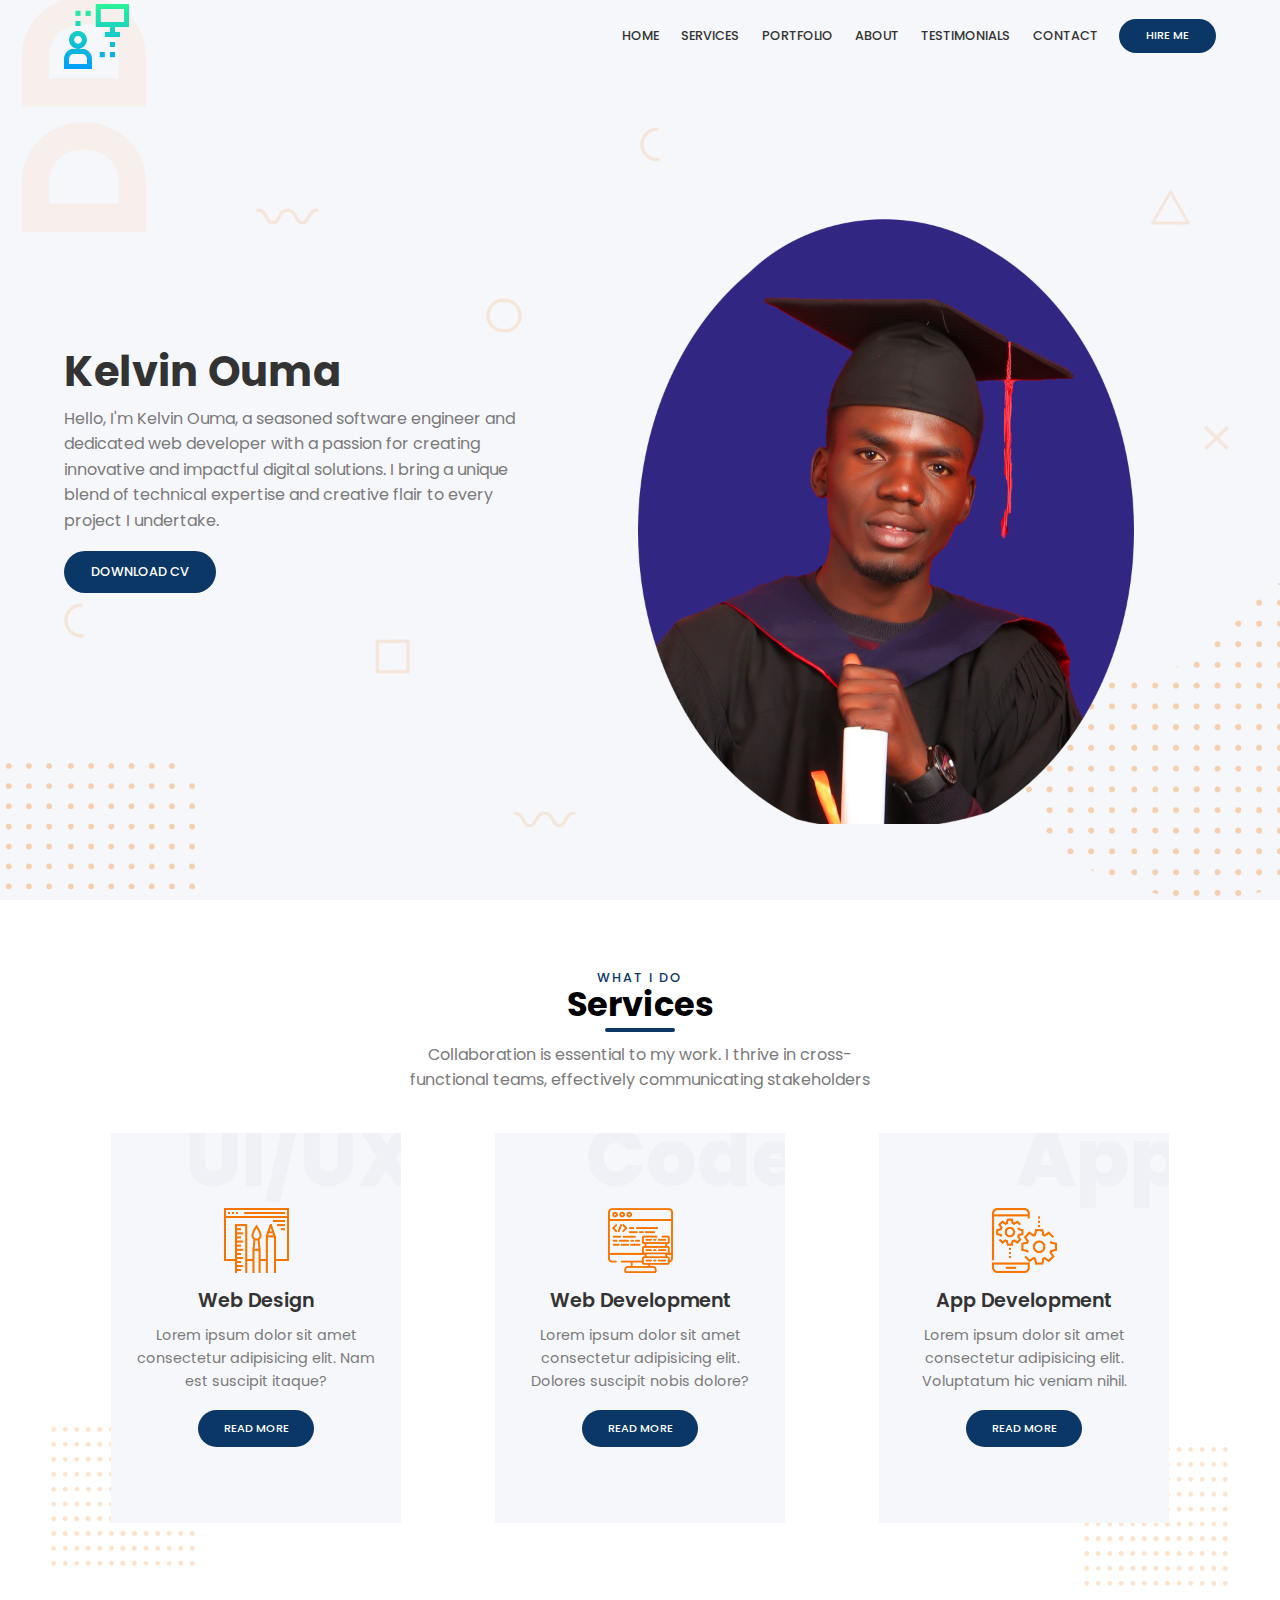
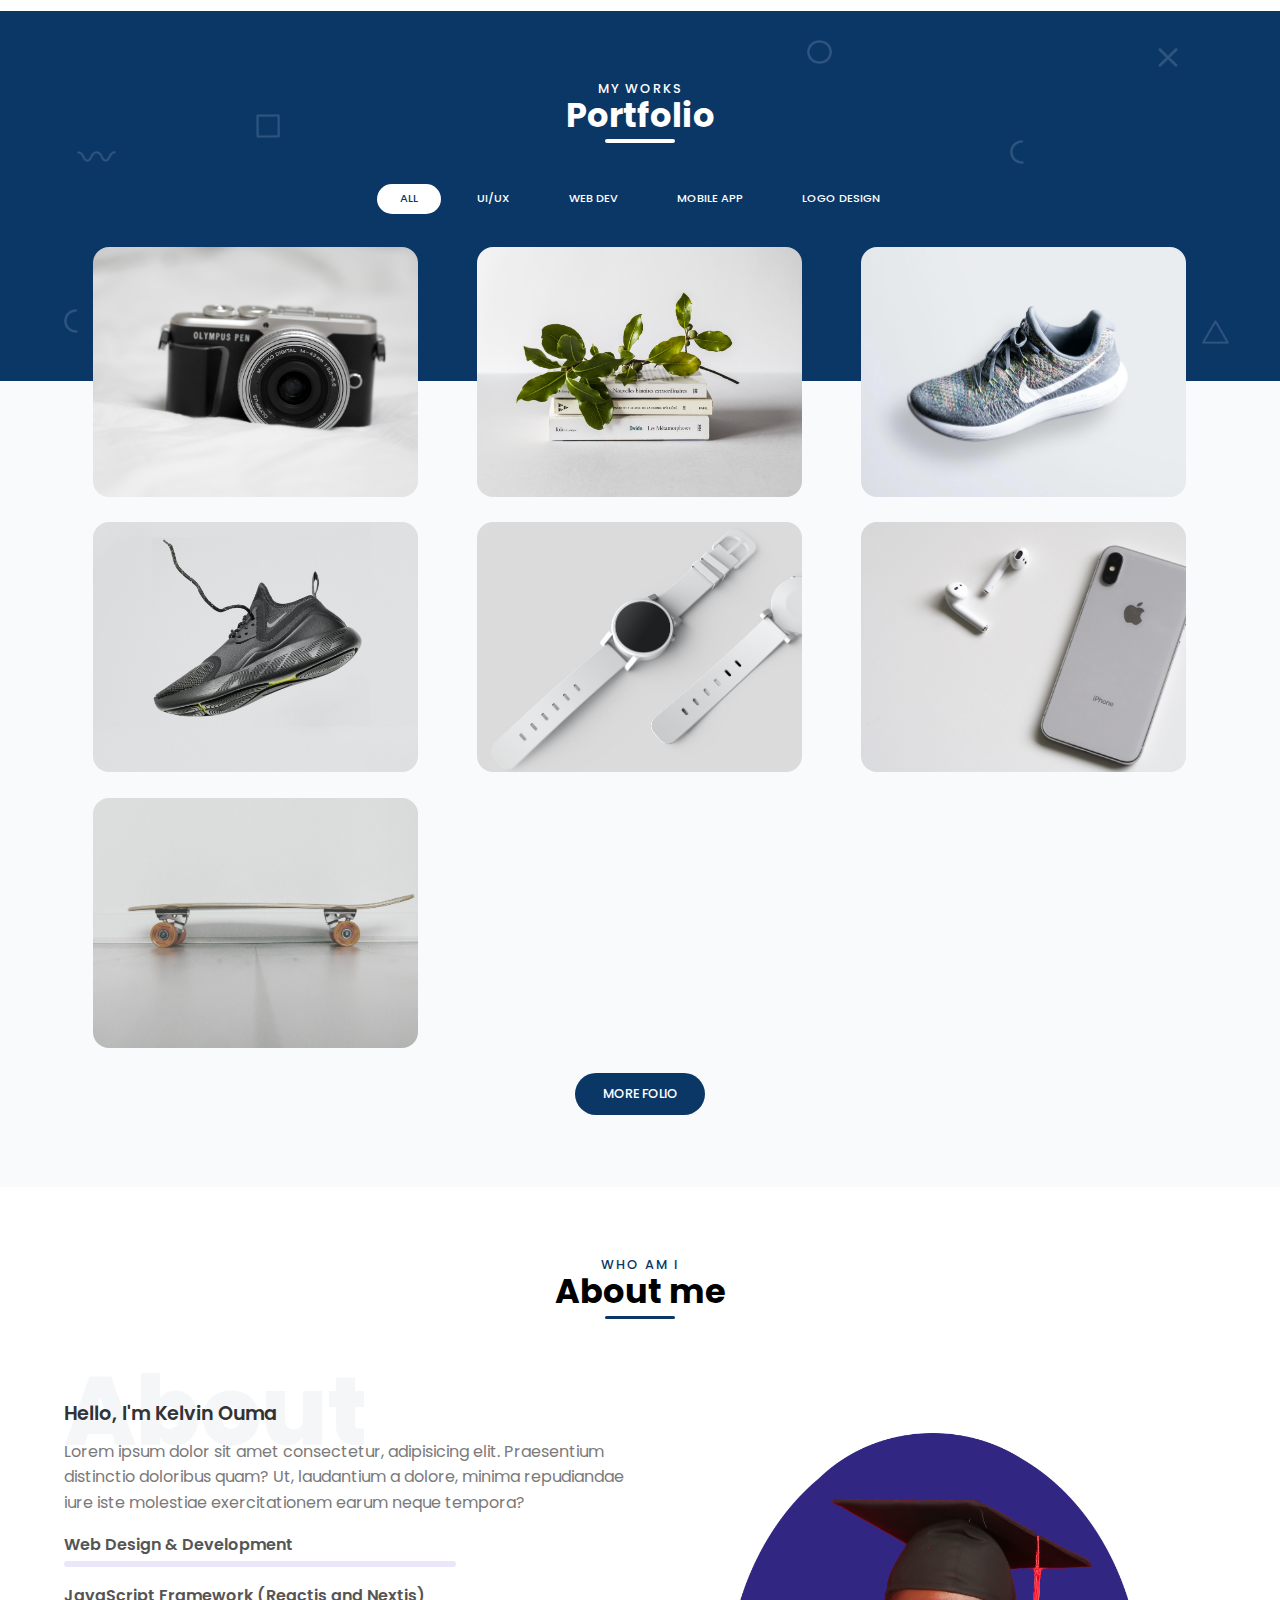
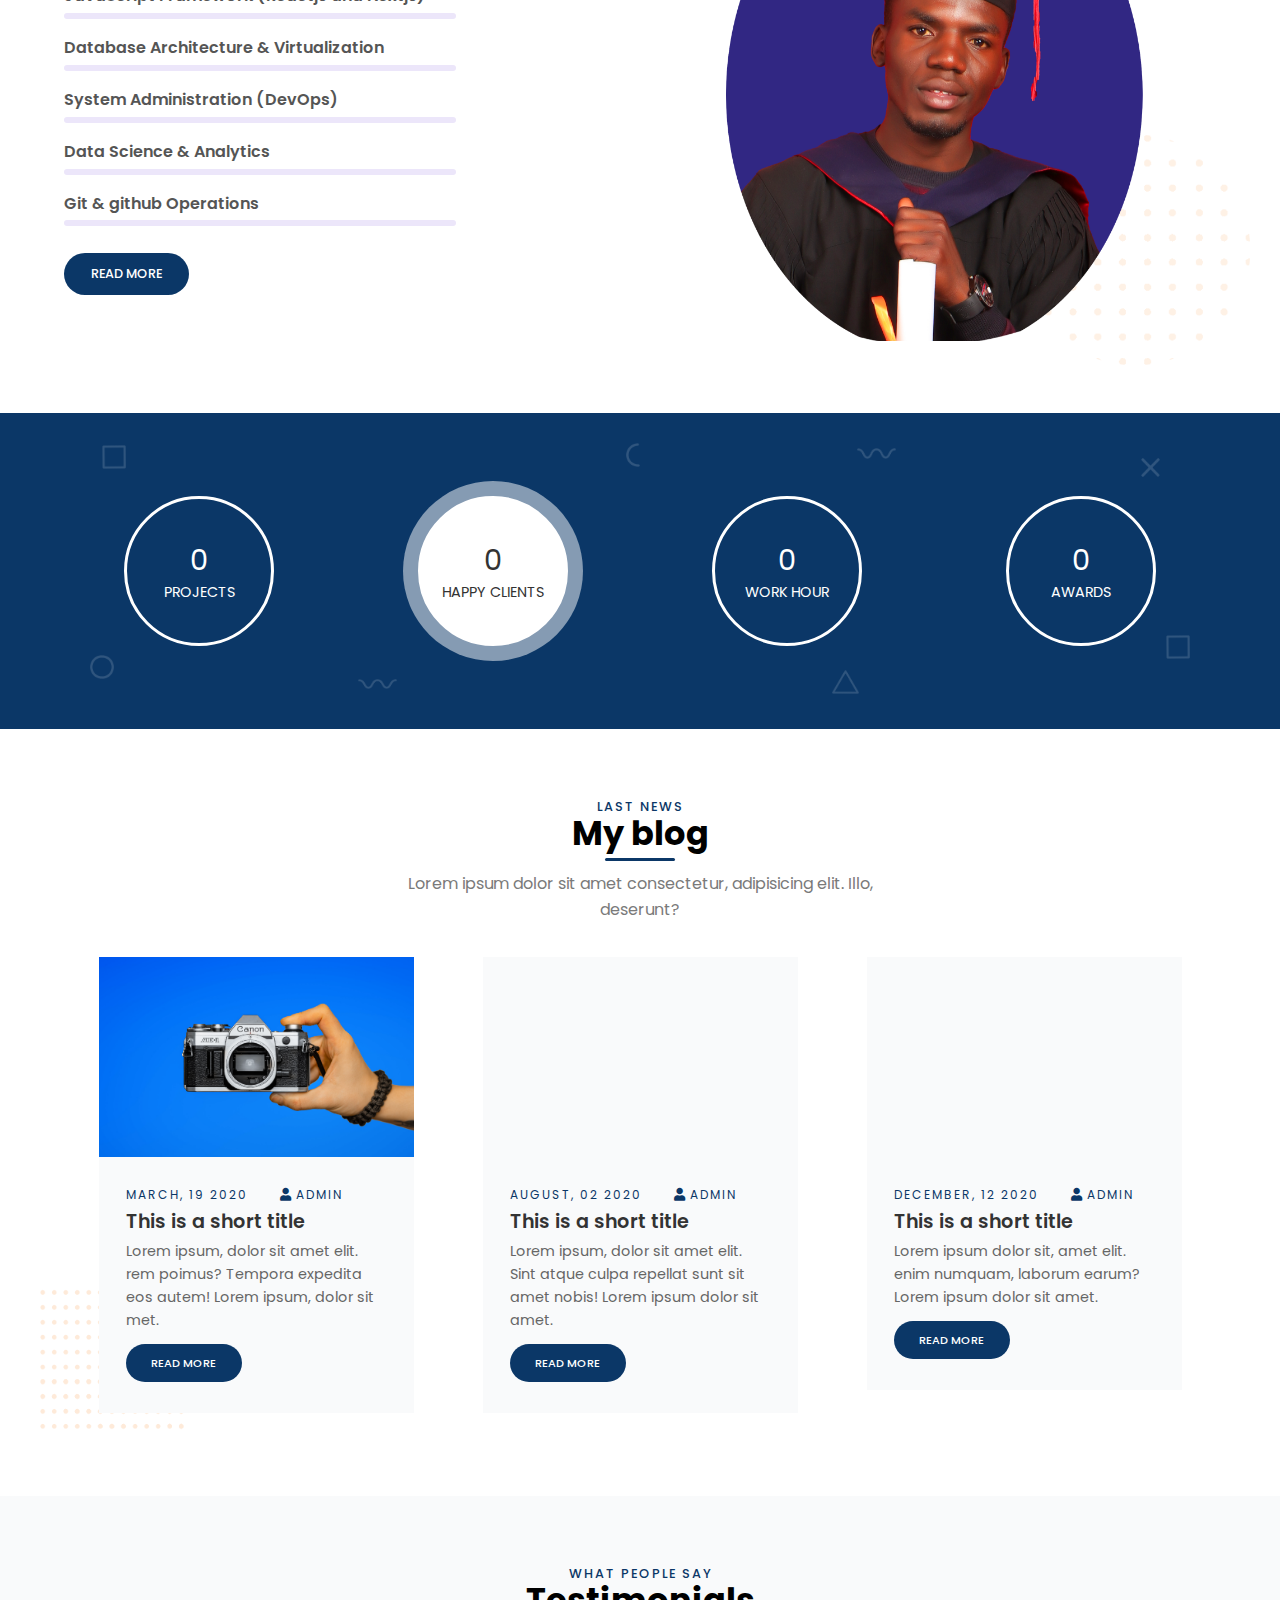
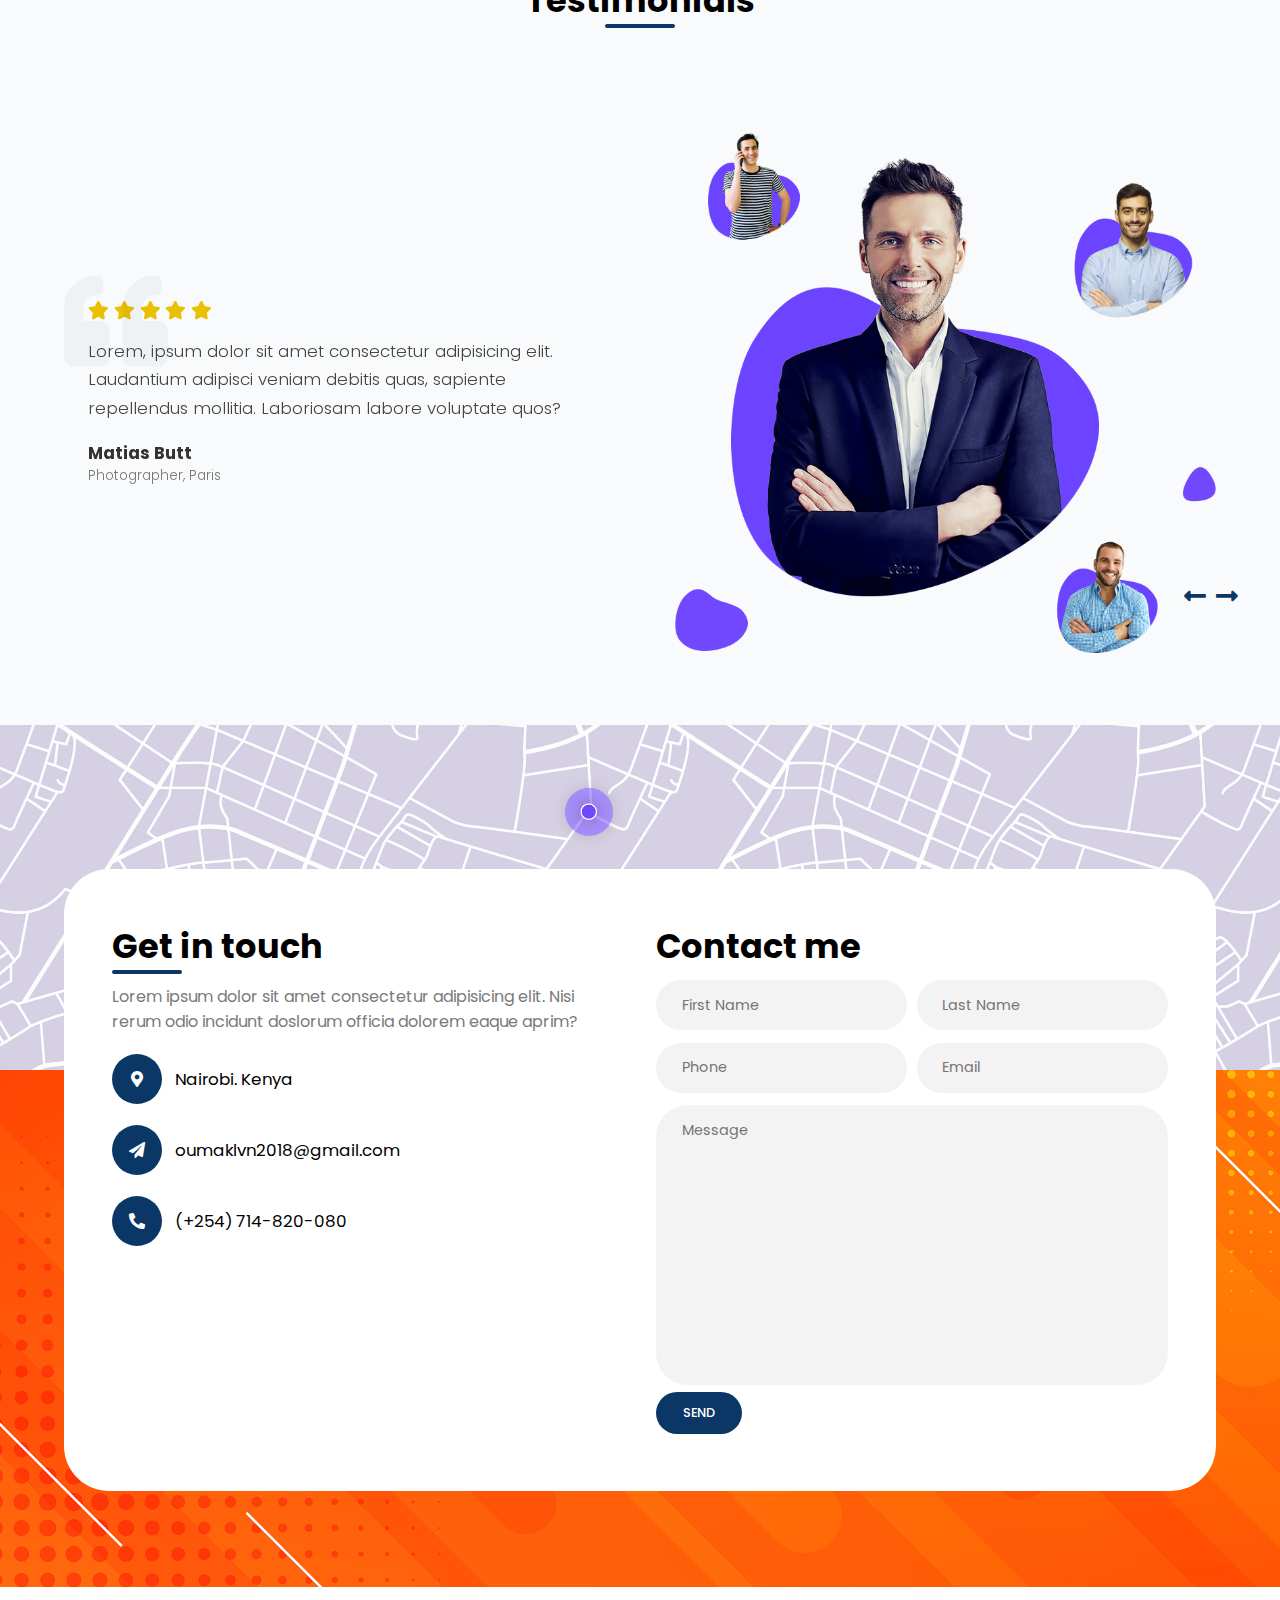
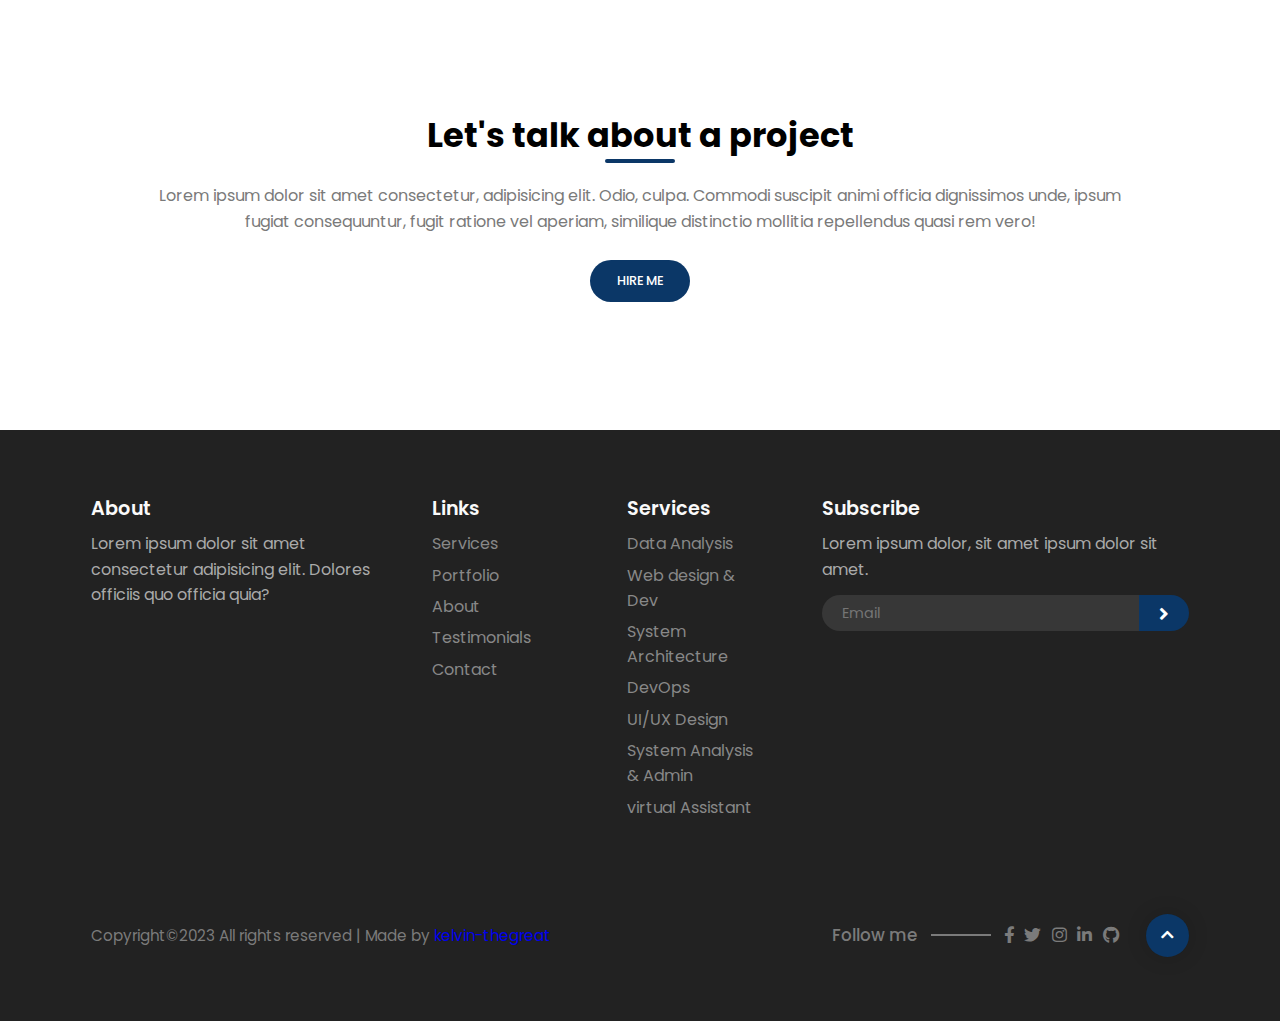
==== commit bbf91b50: "Updated Web Image" ====
--- a/personal_portfolio_website/index.html
+++ b/personal_portfolio_website/index.html
@@ -3,7 +3,7 @@
   <head>
     <meta charset="UTF-8" />
     <meta name="viewport" content="width=device-width, initial-scale=1.0" />
-    <title>Portfolio Website</title>
+    <title>Personal Portfolio Website</title>
     <link
       rel="stylesheet"
       href="https://cdnjs.cloudflare.com/ajax/libs/font-awesome/5.15.1/css/all.min.css"
@@ -79,7 +79,7 @@
         <div class="header-content">
           <div class="container grid-2">
             <div class="column-1">
-              <h1 class="header-title">Kelvin Ouma Otando</h1>
+              <h1 class="header-title">Kelvin Ouma</h1>
               <p class="text">
                 Hello, I'm Kelvin Ouma, a seasoned software engineer and dedicated web developer with a passion 
                 for creating innovative and impactful digital solutions. I bring a unique blend
@@ -334,7 +334,7 @@
 
           <div class="section-body grid-2">
             <div class="column-1">
-              <h3 class="title-sm">Hello, I'm</h3>
+              <h3 class="title-sm">Hello, I'm Kelvin Ouma</h3>
               <p class="text">
                 Lorem ipsum dolor sit amet consectetur, adipisicing elit.
                 Praesentium distinctio doloribus quam? Ut, laudantium a dolore,
@@ -343,23 +343,43 @@
               </p>
               <div class="skills">
                 <div class="skill html">
-                  <h3 class="skill-title">HTML</h3>
+                  <h3 class="skill-title">Web Design & Development</h3>
                   <div class="skill-bar">
                     <div class="skill-progress" data-progress="90%"></div>
                   </div>
                 </div>
                 <div class="skill css">
-                  <h3 class="skill-title">CSS</h3>
+                  <h3 class="skill-title"> JavaScript Framework (Reactjs and Nextjs)</h3>
+                  <div class="skill-bar">
+                    <div class="skill-progress" data-progress="90%"></div>
+                  </div>
+                </div>
+                <div class="skill js">
+                  <h3 class="skill-title">Database Architecture & Virtualization</h3>
+                  <div class="skill-bar">
+                    <div class="skill-progress" data-progress="100%"></div>
+                  </div>
+                </div>
+
+                <div class="skill js">
+                  <h3 class="skill-title">System Administration (DevOps)</h3>
                   <div class="skill-bar">
                     <div class="skill-progress" data-progress="70%"></div>
                   </div>
                 </div>
                 <div class="skill js">
-                  <h3 class="skill-title">JavaScript</h3>
-                  <div class="skill-bar">
-                    <div class="skill-progress" data-progress="80%"></div>
-                  </div>
-                </div>
+                    <h3 class="skill-title">Data Science & Analytics</h3>
+                    <div class="skill-bar">
+                      <div class="skill-progress" data-progress="80%"></div>
+                    </div>
+                  </div>
+
+                  <div class="skill js">
+                    <h3 class="skill-title">Git & github Operations</h3>
+                    <div class="skill-bar">
+                      <div class="skill-progress" data-progress="90%"></div>
+                    </div>
+                  </div>
               </div>
               <a href="#" class="btn">Read more</a>
             </div>
@@ -638,14 +658,14 @@
                   <div class="contact-icon">
                     <i class="fas fa-paper-plane"></i>
                   </div>
-                  <p class="info-text">lorem@ipsum.com</p>
+                  <p class="info-text">oumaklvn2018@gmail.com</p>
                 </div>
 
                 <div class="information">
                   <div class="contact-icon">
                     <i class="fas fa-phone-alt"></i>
                   </div>
-                  <p class="info-text">123-456-789</p>
+                  <p class="info-text"> (+254) 714-820-080</p>
                 </div>
               </div>
             </div>
--- a/personal_portfolio_website/css/style.css
+++ b/personal_portfolio_website/css/style.css
@@ -3,7 +3,7 @@
 :root {
   --dark-one: #333;
   --dark-two: #7a7a7a;
-  --main-color: #F57500;
+  --main-color: #0b3767;
   --light-one: #fff;
   --light-two: #f9fafb;
   --light-three: #f6f7fb;
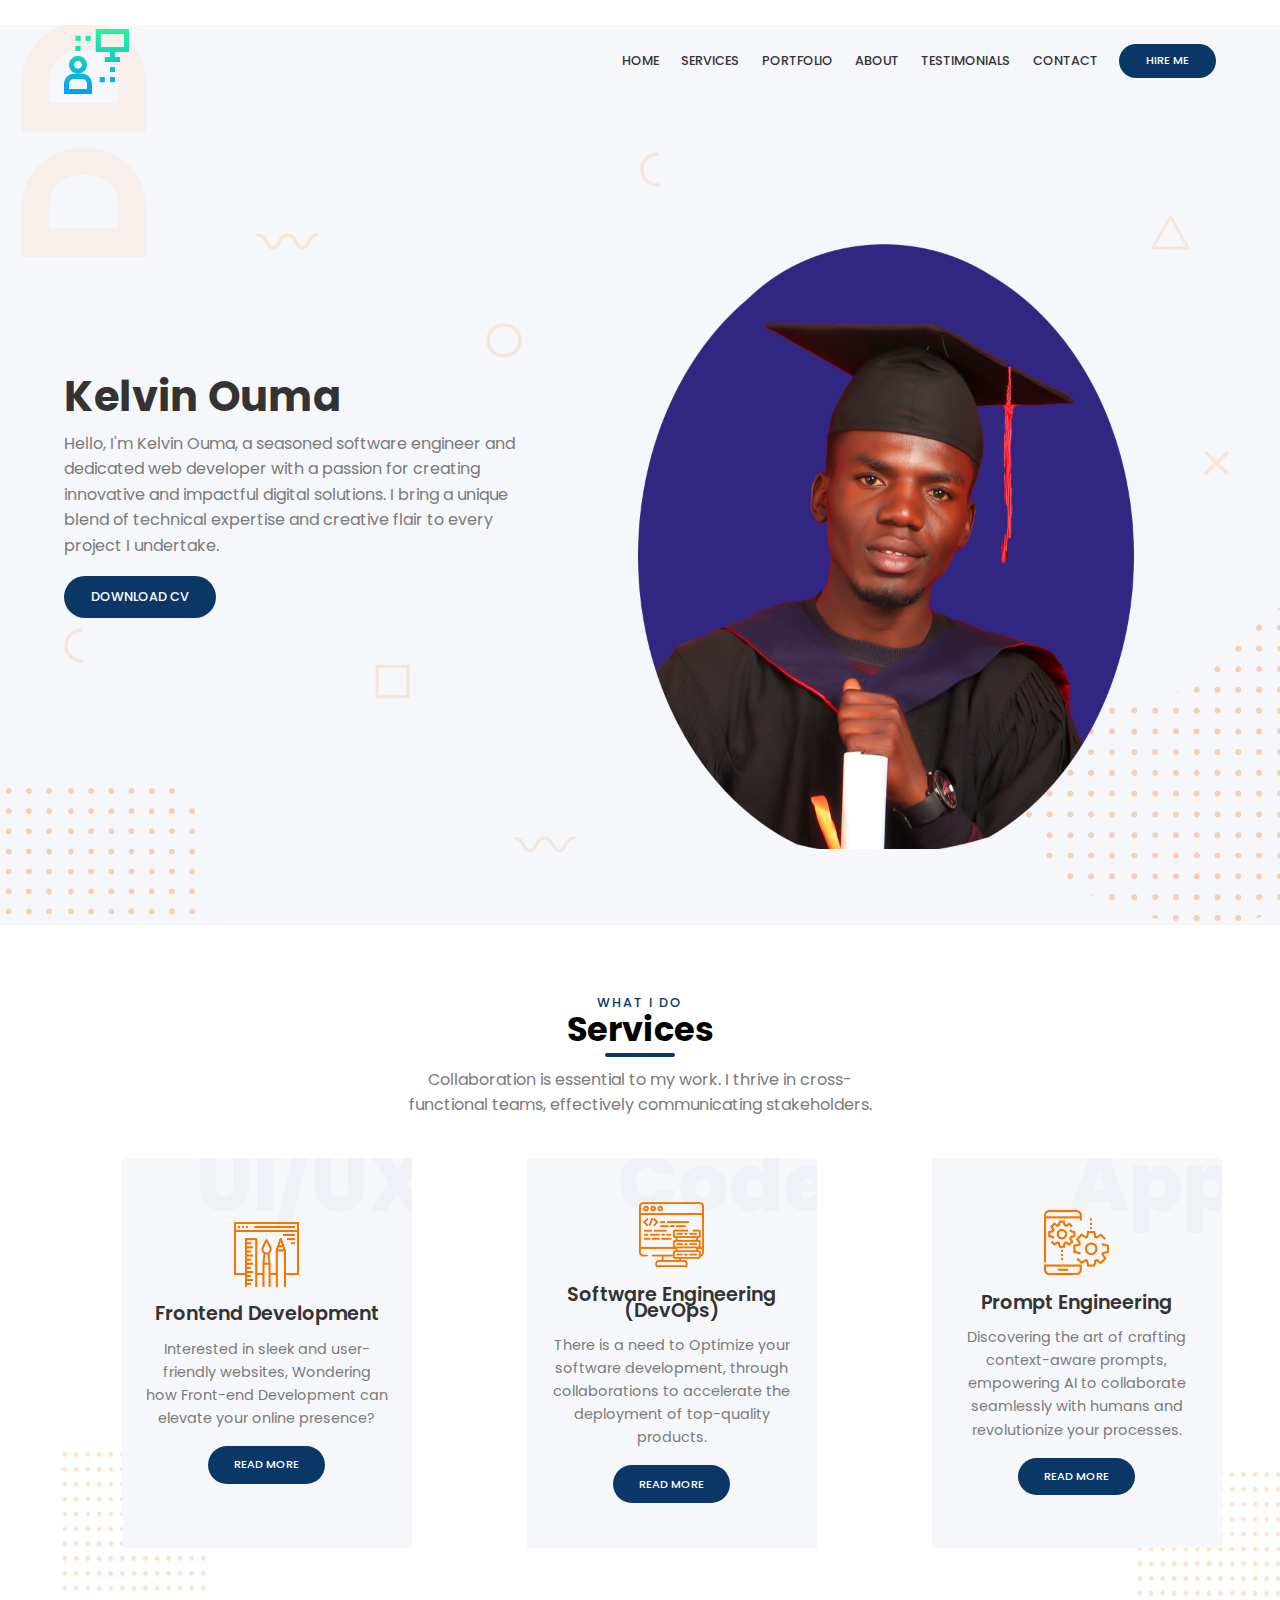
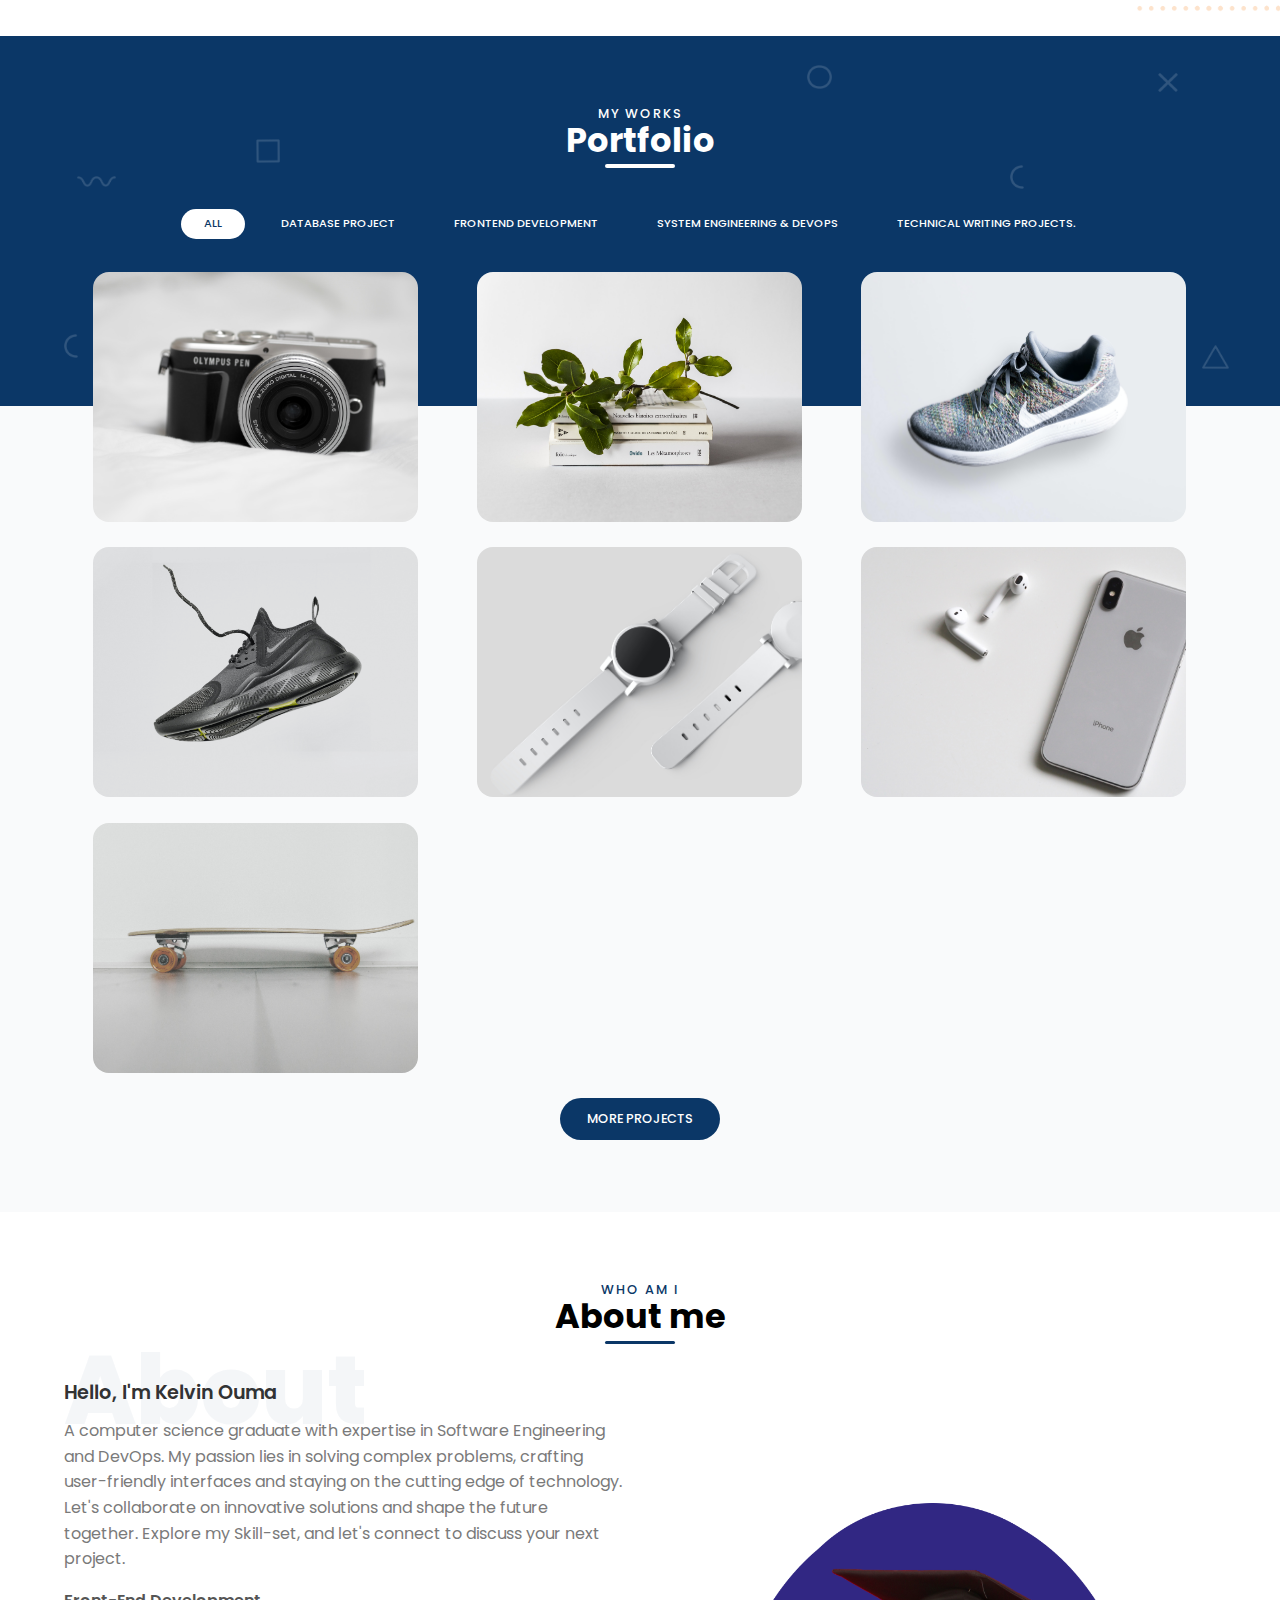
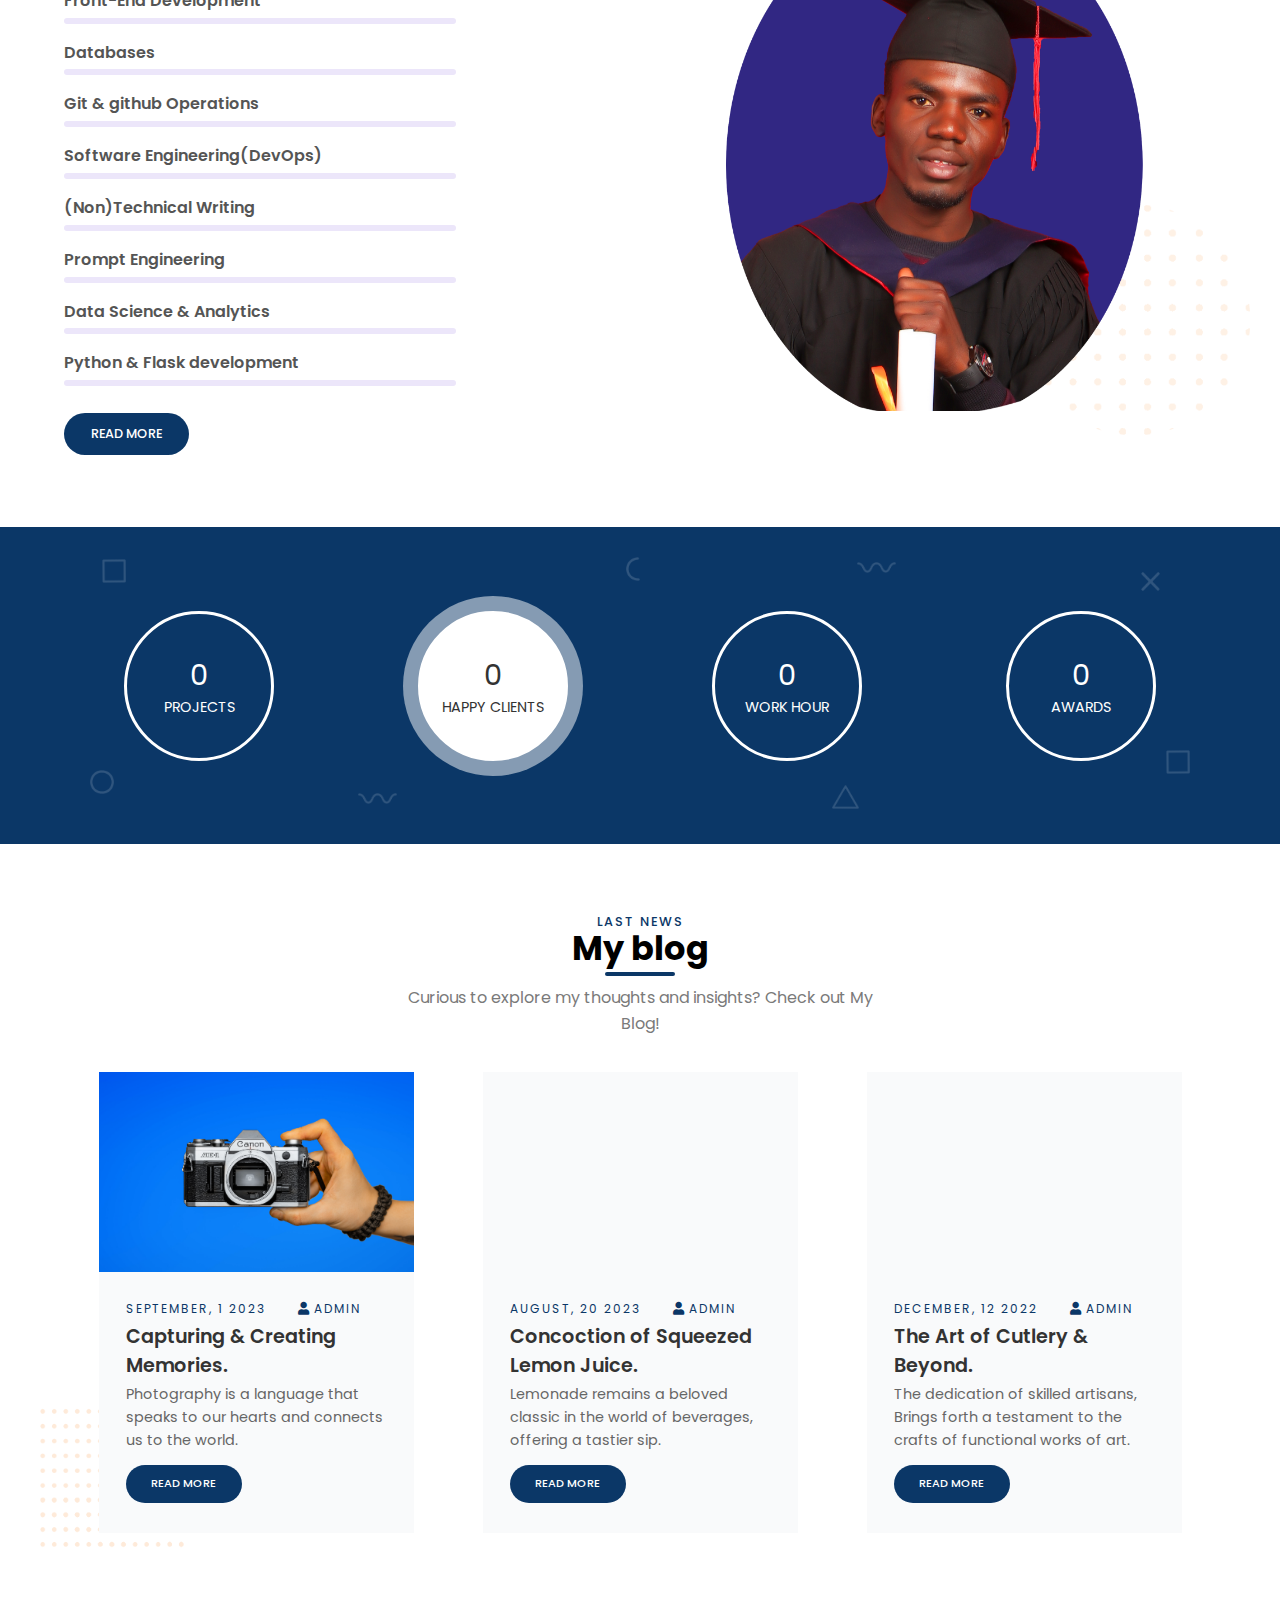
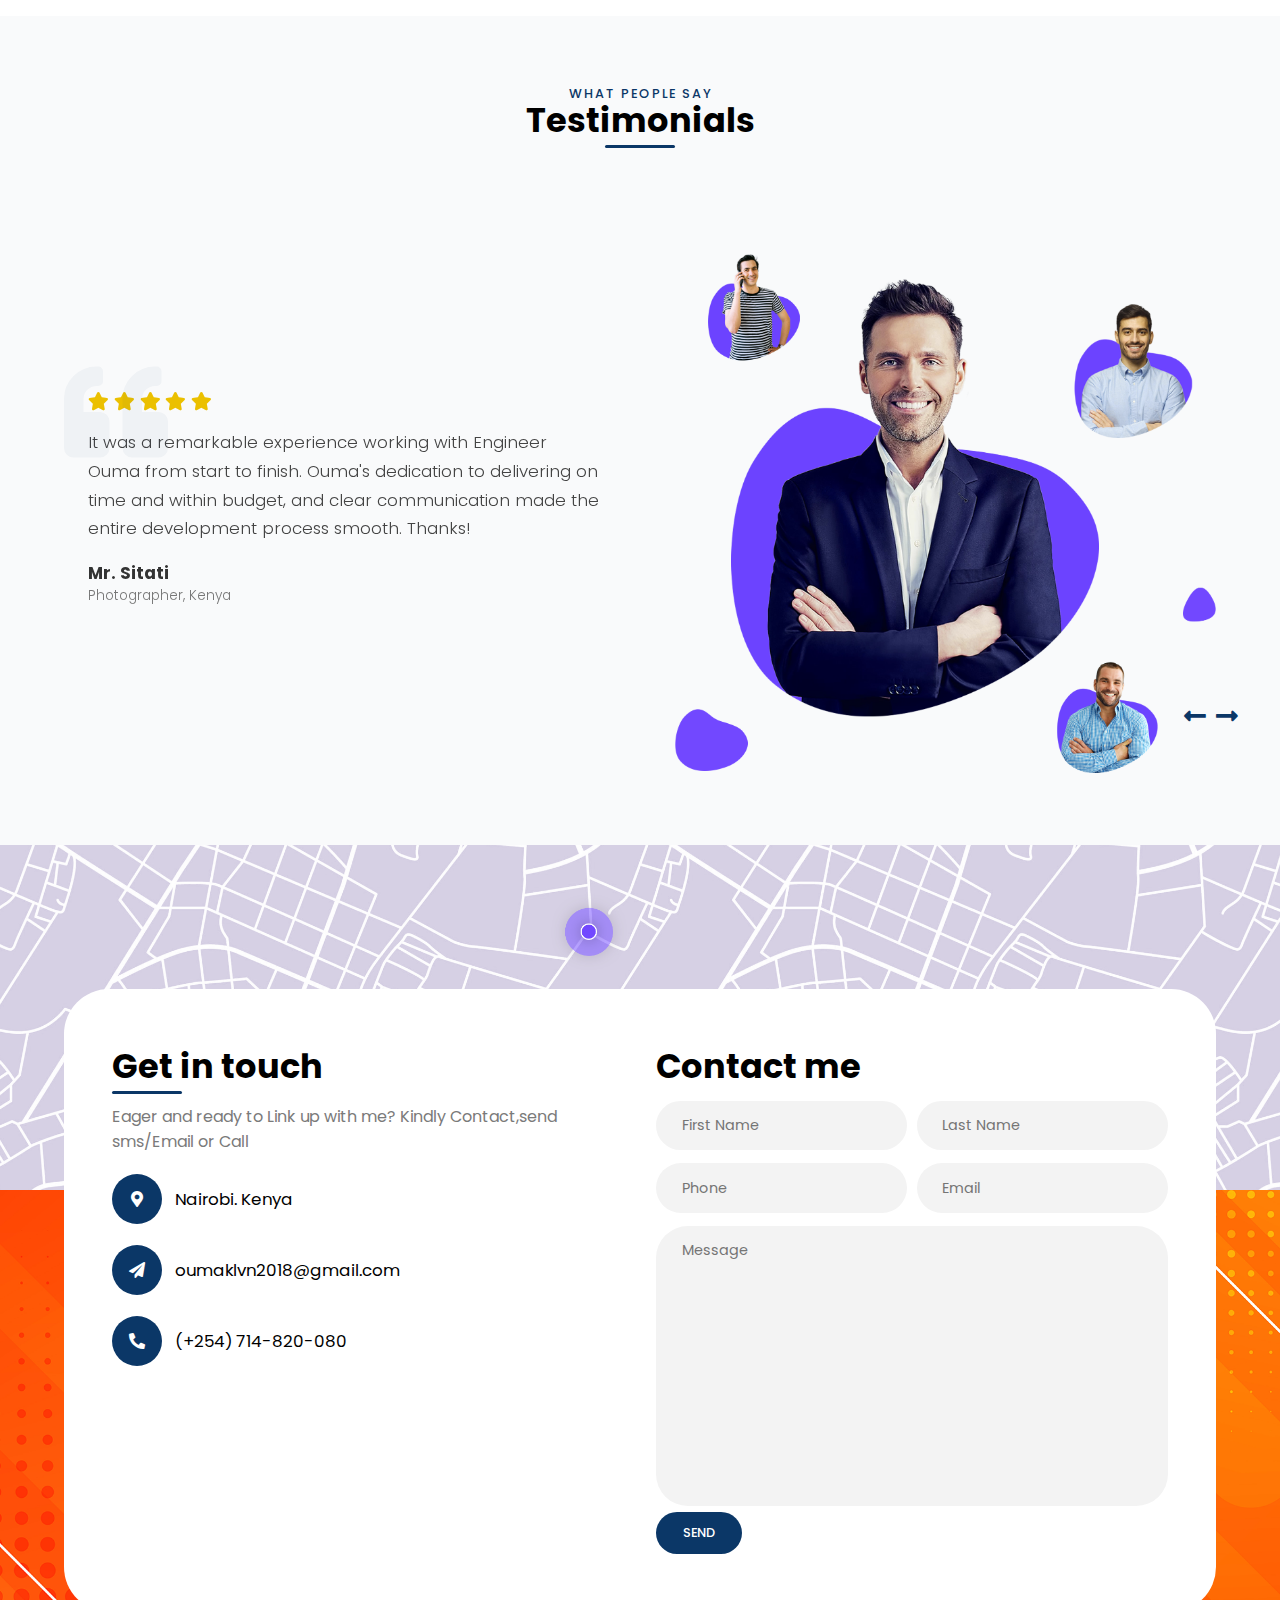
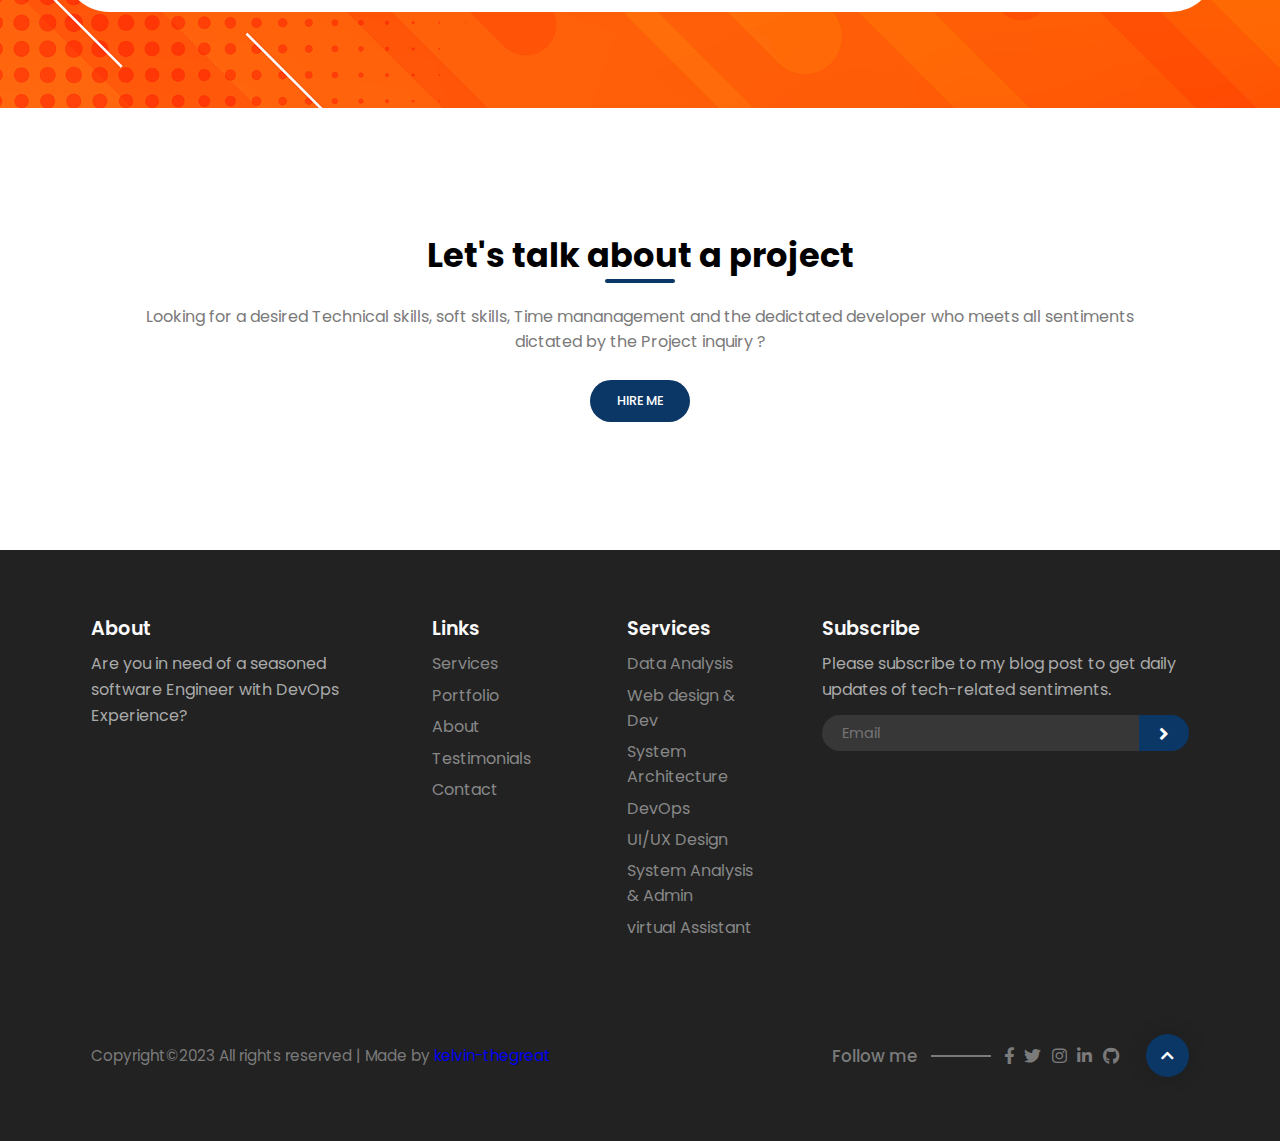
==== commit f9173a2c: "My Web-based Portfolio" ====
--- a/personal_portfolio_website/index.html
+++ b/personal_portfolio_website/index.html
@@ -3,15 +3,11 @@
   <head>
     <meta charset="UTF-8" />
     <meta name="viewport" content="width=device-width, initial-scale=1.0" />
-    <title>Personal Portfolio Website</title>
-    <link
-      rel="stylesheet"
-      href="https://cdnjs.cloudflare.com/ajax/libs/font-awesome/5.15.1/css/all.min.css"
-    />
-    <link
-      rel="stylesheet"
-      href="https://unpkg.com/swiper/swiper-bundle.min.css"
-    />
+    <title> Personal Portfolio Website</title>
+    <!--/*<link rel="icon" href="favicon.ico" type="image/x-icon"> -->
+    <img height="16" width="16" src='https://icons.duckduckgo.com/ip3/www.google.com.ico' alt=""/>
+    <link rel="stylesheet" href="https://cdnjs.cloudflare.com/ajax/libs/font-awesome/5.15.1/css/all.min.css"/>
+    <link rel="stylesheet" href="https://unpkg.com/swiper/swiper-bundle.min.css"/>
     <link rel="stylesheet" href="./css/style.css" />
   </head>
   <body>
@@ -106,7 +102,7 @@
             <h3 class="title" data-title="What I Do">Services</h3>
             <p class="text">
               Collaboration is essential to my work. 
-              I thrive in cross-functional teams, effectively communicating stakeholders
+              I thrive in cross-functional teams, effectively communicating stakeholders.
             </p>
           </div>
 
@@ -120,12 +116,12 @@
               <div class="card" data-card="UI/UX">
                 <div class="card-content z-index">
                   <img src="./img/design-icon.png" class="icon" alt="" />
-                  <h3 class="title-sm">Web Design</h3>
+                  <h3 class="title-sm">Frontend Development</h3>
                   <p class="text">
-                    Lorem ipsum dolor sit amet consectetur adipisicing elit. Nam
-                    est suscipit itaque?
+                    Interested in sleek and user-friendly websites, 
+                    Wondering how Front-end Development can elevate your online presence?
                   </p>
-                  <a href="#" class="btn small">Read more</a>
+                  <a href="https://www.w3schools.com/howto/howto_blog_become_frontenddev.asp" target="_blank" class="btn small">Read more</a>
                 </div>
               </div>
             </div>
@@ -134,12 +130,13 @@
               <div class="card" data-card="Code">
                 <div class="card-content z-index">
                   <img src="./img/code-icon.png" class="icon" alt="" />
-                  <h3 class="title-sm">Web Development</h3>
+                  <h3 class="title-sm">Software Engineering (DevOps)</h3>
                   <p class="text">
-                    Lorem ipsum dolor sit amet consectetur adipisicing elit.
-                    Dolores suscipit nobis dolore?
+                  There is a need to Optimize your software development, 
+                  through collaborations to accelerate the deployment of 
+                  top-quality products.
                   </p>
-                  <a href="#" class="btn small">Read more</a>
+                  <a href="https://www.atlassian.com/devops" target="_blank" class="btn small">Read more</a>
                 </div>
               </div>
             </div>
@@ -153,15 +150,28 @@
               <div class="card" data-card="App">
                 <div class="card-content z-index">
                   <img src="./img/app-icon.png" class="icon" alt="" />
-                  <h3 class="title-sm">App Development</h3>
+                  <h3 class="title-sm">Prompt Engineering</h3>
                   <p class="text">
-                    Lorem ipsum dolor sit amet consectetur adipisicing elit.
-                    Voluptatum hic veniam nihil.
+                    Discovering the art of crafting context-aware prompts, 
+                    empowering AI to collaborate seamlessly with humans and revolutionize your processes.
                   </p>
-                  <a href="#" class="btn small">Read more</a>
-                </div>
-              </div>
-            </div>
+                  <a href="https://www.promptingguide.ai/" target="_blank" class="btn small">Read more</a>
+                </div>
+              </div>
+            </div>
+
+            <div class="card-wrap">
+              <img
+                src="./img/shapes/points3.png"
+                class="points points2 points-sq"
+                alt=""
+              />
+              <div class="card" data-card="App">
+                <div class="card-content z-index">
+                </div>
+              </div>
+            </div>
+
           </div>
         </div>
       </section>
@@ -199,13 +209,13 @@
           <div class="section-body">
             <div class="filter">
               <button class="filter-btn active" data-filter="*">All</button>
-              <button class="filter-btn" data-filter=".ui">UI/UX</button>
-              <button class="filter-btn" data-filter=".webdev">Web Dev</button>
+              <button class="filter-btn" data-filter=".ui">Database Project</button>
+              <button class="filter-btn" data-filter=".webdev">Frontend Development</button>
               <button class="filter-btn" data-filter=".appdev">
-                Mobile App
+                System Engineering & DevOps
               </button>
               <button class="filter-btn" data-filter=".logo-design">
-                Logo Design
+                Technical Writing Projects.
               </button>
             </div>
 
@@ -216,7 +226,7 @@
                   <div class="img-overlay">
                     <div class="plus"></div>
                     <div class="img-description">
-                      <h3>Logo Design</h3>
+                      <h3>Technical Writing Projects</h3>
                       <h5>View Demo</h5>
                     </div>
                   </div>
@@ -228,19 +238,19 @@
                   <div class="img-overlay">
                     <div class="plus"></div>
                     <div class="img-description">
-                      <h3>Web Development</h3>
+                      <h3>Frontend Development</h3>
                       <h5>View Demo</h5>
                     </div>
                   </div>
                 </div>
               </div>
-              <div class="grid-item ui webdev">
+              <div class="grid-item webdev">
                 <div class="gallery-image">
                   <img src="./img/portfolio/port3.png" alt="" />
                   <div class="img-overlay">
                     <div class="plus"></div>
                     <div class="img-description">
-                      <h3>Web Design</h3>
+                      <h3>Frontend Development</h3>
                       <h5>View Demo</h5>
                     </div>
                   </div>
@@ -252,7 +262,7 @@
                   <div class="img-overlay">
                     <div class="plus"></div>
                     <div class="img-description">
-                      <h3>UI / UX Design</h3>
+                      <h3>Database Project</h3>
                       <h5>View Demo</h5>
                     </div>
                   </div>
@@ -264,7 +274,7 @@
                   <div class="img-overlay">
                     <div class="plus"></div>
                     <div class="img-description">
-                      <h3>Logo Design</h3>
+                      <h3>Technical Writing Projects</h3>
                       <h5>View Demo</h5>
                     </div>
                   </div>
@@ -276,7 +286,7 @@
                   <div class="img-overlay">
                     <div class="plus"></div>
                     <div class="img-description">
-                      <h3>App Development</h3>
+                      <h3>Software Engineering & DevOps</h3>
                       <h5>View Demo</h5>
                     </div>
                   </div>
@@ -288,31 +298,31 @@
                   <div class="img-overlay">
                     <div class="plus"></div>
                     <div class="img-description">
-                      <h3>Logo Design</h3>
+                      <h3>Technical Writing Projects</h3>
                       <h5>View Demo</h5>
                     </div>
                   </div>
                 </div>
               </div>
-              <div class="grid-item appdev ui">
+              <div class="grid-item ui">
                 <div class="gallery-image">
                   <img src="./img/portfolio/port8.png" alt="" />
                   <div class="img-overlay">
                     <div class="plus"></div>
                     <div class="img-description">
-                      <h3>App Development</h3>
+                      <h3>Database Projects</h3>
                       <h5>View Demo</h5>
                     </div>
                   </div>
                 </div>
               </div>
-              <div class="grid-item ui webdev">
+              <div class="grid-item webdev">
                 <div class="gallery-image">
                   <img src="./img/portfolio/port9.png" alt="" />
                   <div class="img-overlay">
                     <div class="plus"></div>
                     <div class="img-description">
-                      <h3>Web Design</h3>
+                      <h3>Frontend Development</h3>
                       <h5>View Demo</h5>
                     </div>
                   </div>
@@ -320,7 +330,7 @@
               </div>
             </div>
             <div class="more-folio">
-              <a href="#" class="btn">More Folio</a>
+              <a href="https://github.com/kelvin-thegreat" class="btn">More Projects</a>
             </div>
           </div>
         </div>
@@ -336,50 +346,70 @@
             <div class="column-1">
               <h3 class="title-sm">Hello, I'm Kelvin Ouma</h3>
               <p class="text">
-                Lorem ipsum dolor sit amet consectetur, adipisicing elit.
-                Praesentium distinctio doloribus quam? Ut, laudantium a dolore,
-                minima repudiandae iure iste molestiae exercitationem earum
-                neque tempora?
+                A computer science graduate with expertise in Software Engineering and DevOps. 
+                My passion lies in solving complex problems, crafting user-friendly interfaces
+                and staying on the cutting edge of technology. Let's collaborate on 
+                innovative solutions and shape the future together.
+                Explore my Skill-set, and let's connect to discuss your next project.
               </p>
               <div class="skills">
                 <div class="skill html">
-                  <h3 class="skill-title">Web Design & Development</h3>
+                  <h3 class="skill-title">Front-End Development</h3>
                   <div class="skill-bar">
-                    <div class="skill-progress" data-progress="90%"></div>
+                    <div class="skill-progress" data-progress="99%"></div>
                   </div>
                 </div>
                 <div class="skill css">
-                  <h3 class="skill-title"> JavaScript Framework (Reactjs and Nextjs)</h3>
+                  <h3 class="skill-title">Databases</h3>
                   <div class="skill-bar">
-                    <div class="skill-progress" data-progress="90%"></div>
-                  </div>
-                </div>
+                    <div class="skill-progress" data-progress="98%"></div>
+                  </div>
+                </div>
+
                 <div class="skill js">
-                  <h3 class="skill-title">Database Architecture & Virtualization</h3>
+                  <h3 class="skill-title">Git & github Operations</h3>
                   <div class="skill-bar">
-                    <div class="skill-progress" data-progress="100%"></div>
+                    <div class="skill-progress" data-progress="97%"></div>
                   </div>
                 </div>
 
                 <div class="skill js">
-                  <h3 class="skill-title">System Administration (DevOps)</h3>
+                  <h3 class="skill-title">Software Engineering(DevOps)</h3>
                   <div class="skill-bar">
-                    <div class="skill-progress" data-progress="70%"></div>
-                  </div>
-                </div>
+                    <div class="skill-progress" data-progress="96%"></div>
+                  </div>
+                </div>
+
+                <div class="skill js">
+                  <h3 class="skill-title">(Non)Technical Writing</h3>
+                  <div class="skill-bar">
+                    <div class="skill-progress" data-progress="95%"></div>
+                  </div>
+                </div>
+
+                <div class="skill js">
+                  <h3 class="skill-title">Prompt Engineering</h3>
+                  <div class="skill-bar">
+                    <div class="skill-progress" data-progress="94%"></div>
+                  </div>
+                </div>
+
                 <div class="skill js">
                     <h3 class="skill-title">Data Science & Analytics</h3>
                     <div class="skill-bar">
-                      <div class="skill-progress" data-progress="80%"></div>
-                    </div>
-                  </div>
-
-                  <div class="skill js">
-                    <h3 class="skill-title">Git & github Operations</h3>
+                      <div class="skill-progress" data-progress="85%"></div>
+                    </div>
+                  </div>
+
+                <div class="skill js">
+                    <h3 class="skill-title">Python & Flask development</h3>
                     <div class="skill-bar">
-                      <div class="skill-progress" data-progress="90%"></div>
-                    </div>
-                  </div>
+                      <div class="skill-progress" data-progress="100%"></div>
+                    </div>
+                  </div>
+
+
+
               </div>
               <a href="#" class="btn">Read more</a>
             </div>
@@ -444,8 +474,7 @@
           <div class="section-header">
             <h3 class="title" data-title="Last News">My blog</h3>
             <p class="text">
-              Lorem ipsum dolor sit amet consectetur, adipisicing elit. Illo,
-              deserunt?
+              Curious to explore my thoughts and insights? Check out My Blog!
             </p>
           </div>
 
@@ -464,15 +493,15 @@
 
                 <div class="blog-content">
                   <div class="blog-info">
-                    <h5 class="blog-date">March, 19 2020</h5>
+                    <h5 class="blog-date">September, 1 2023</h5>
                     <h5 class="blog-user"><i class="fas fa-user"></i>Admin</h5>
                   </div>
-                  <h3 class="title-sm">This is a short title</h3>
+                  <h3 class="title-sm">Capturing & Creating Memories.</h3>
                   <p class="blog-text">
-                    Lorem ipsum, dolor sit amet elit. rem poimus? Tempora
-                    expedita eos autem! Lorem ipsum, dolor sit met.
+                 Photography is a language that speaks to our hearts and 
+                 connects us to the world.
                   </p>
-                  <a href="#" class="btn small">Read more</a>
+                  <a href="https://photographylife.com/what-is-photography" target="_blank" class="btn small">Read more</a>
                 </div>
               </div>
             </div>
@@ -485,15 +514,15 @@
 
                 <div class="blog-content">
                   <div class="blog-info">
-                    <h5 class="blog-date">August, 02 2020</h5>
+                    <h5 class="blog-date">August, 20 2023</h5>
                     <h5 class="blog-user"><i class="fas fa-user"></i>Admin</h5>
                   </div>
-                  <h3 class="title-sm">This is a short title</h3>
+                  <h3 class="title-sm"> Concoction of Squeezed Lemon Juice.</h3>
                   <p class="blog-text">
-                    Lorem ipsum, dolor sit amet elit. Sint atque culpa repellat
-                    sunt sit amet nobis! Lorem ipsum dolor sit amet.
+                    Lemonade remains a beloved classic in the world of beverages, 
+                    offering a tastier sip.
                   </p>
-                  <a href="#" class="btn small">Read more</a>
+                  <a href="https://tastesbetterfromscratch.com/category/beverages/" target="_blank" class="btn small">Read more</a>
                 </div>
               </div>
             </div>
@@ -506,15 +535,15 @@
 
                 <div class="blog-content">
                   <div class="blog-info">
-                    <h5 class="blog-date">December, 12 2020</h5>
+                    <h5 class="blog-date">December, 12 2022</h5>
                     <h5 class="blog-user"><i class="fas fa-user"></i>Admin</h5>
                   </div>
-                  <h3 class="title-sm">This is a short title</h3>
+                  <h3 class="title-sm">The Art of Cutlery & Beyond.</h3>
                   <p class="blog-text">
-                    Lorem ipsum dolor sit, amet elit. enim numquam, laborum
-                    earum? Lorem ipsum dolor sit amet.
+                    The dedication of skilled artisans, Brings forth a testament to the crafts of
+                   functional works of art.
                   </p>
-                  <a href="#" class="btn small">Read more</a>
+                  <a href="https://www.radacutlery.com/blog/" target="_blank" class="btn small">Read more</a>
                 </div>
               </div>
             </div>
@@ -543,14 +572,14 @@
                     </div>
 
                     <p class="review-text">
-                      Lorem, ipsum dolor sit amet consectetur adipisicing elit.
-                      Laudantium adipisci veniam debitis quas, sapiente
-                      repellendus mollitia. Laboriosam labore voluptate quos?
+                     It was a remarkable experience working with Engineer Ouma from start to finish.
+                     Ouma's dedication to delivering on time and within budget, 
+                     and clear communication made the entire development process smooth. Thanks! 
                     </p>
 
                     <div class="review-info">
-                      <h3 class="review-name">Matias Butt</h3>
-                      <h5 class="review-job">Photographer, Paris</h5>
+                      <h3 class="review-name">Mr. Sitati</h3>
+                      <h5 class="review-job">Photographer, Kenya</h5>
                     </div>
                   </div>
 
@@ -565,14 +594,14 @@
                     </div>
 
                     <p class="review-text">
-                      Lorem ipsum dolor, sit amet consectetur adipisicing elit.
-                      Fugiat voluptate consequatur aut tenetur fugit error
-                      molestiae quaerat ex odio rem?
+                    Working with Kelvin was an absolute game-changer for my project. He not only delivered a high-quality
+                    product but also provided valuable insights and suggestions that improved the project's overall success.
+                    I wholeheartedly recommend Him.
                     </p>
 
                     <div class="review-info">
-                      <h3 class="review-name">Romeo Herbert</h3>
-                      <h5 class="review-job">CEO, Munich</h5>
+                      <h3 class="review-name">Dr. Kayosi</h3>
+                      <h5 class="review-job">CEO, HowTo-Initiative</h5>
                     </div>
                   </div>
 
@@ -587,14 +616,14 @@
                     </div>
 
                     <p class="review-text">
-                      Lorem ipsum dolor sit amet consectetur adipisicing elit.
-                      Cupiditate voluptatum enim nemo quod amet dolorum aliquam,
-                      sapiente omnis eaque consectetur.
+                      I am incredibly grateful to Ouma for an outstanding work on my project.
+                      His technical skills, attention to detail and commitment to delivering a top-notch solution
+                      were evident throughout the development process. Thanks, my project is a success.
                     </p>
 
                     <div class="review-info">
-                      <h3 class="review-name">Jack Costa</h3>
-                      <h5 class="review-job">Director of THR, London</h5>
+                      <h3 class="review-name">John Smith</h3>
+                      <h5 class="review-job"> Founder, SmithTech Solutions</h5>
                     </div>
                   </div>
 
@@ -609,9 +638,9 @@
                     </div>
 
                     <p class="review-text">
-                      Lorem ipsum dolor sit amet consectetur, adipisicing elit.
-                      Perspiciatis ab incidunt, dicta quam inventore ipsum
-                      dolor. Consectetur nam incidunt error!
+                     I had the pleasure of working with Kelvin on my project, and I couldn't be more thrilled with the results. 
+                     His expertise and dedication to the project were truly exceptional. They took my vision and turned it into a reality.
+                     I highly recommend him for any project.
                     </p>
 
                     <div class="review-info">
@@ -643,8 +672,7 @@
             <div class="contact-info">
               <h3 class="title">Get in touch</h3>
               <p class="text">
-                Lorem ipsum dolor sit amet consectetur adipisicing elit. Nisi
-                rerum odio incidunt doslorum officia dolorem eaque aprim?
+               Eager and ready to Link up with me? Kindly Contact,send sms/Email or Call
               </p>
               <div class="information-wrap">
                 <div class="information">
@@ -707,10 +735,8 @@
         <div class="container">
           <h3 class="title">Let's talk about a project</h3>
           <p class="text">
-            Lorem ipsum dolor sit amet consectetur, adipisicing elit. Odio,
-            culpa. Commodi suscipit animi officia dignissimos unde, ipsum fugiat
-            consequuntur, fugit ratione vel aperiam, similique distinctio
-            mollitia repellendus quasi rem vero!
+            Looking for a desired Technical skills, soft skills, Time mananagement and the dedictated developer 
+            who meets all sentiments dictated by the Project inquiry ?
           </p>
           <a href="#" class="btn">Hire me</a>
         </div>
@@ -723,8 +749,7 @@
           <div class="grid-4-col footer-about">
             <h3 class="title-sm">About</h3>
             <p class="text">
-              Lorem ipsum dolor sit amet consectetur adipisicing elit. Dolores
-              officiis quo officia quia?
+              Are you in need of a seasoned software Engineer with DevOps Experience?
             </p>
           </div>
 
@@ -779,7 +804,7 @@
           <div class="grid-4-col footer-newstletter">
             <h3 class="title-sm">Subscribe</h3>
             <p class="text">
-              Lorem ipsum dolor, sit amet ipsum dolor sit amet.
+           Please subscribe to my blog post to get daily updates of tech-related sentiments.
             </p>
             <div class="footer-input-wrap">
               <input type="email" class="footer-input" placeholder="Email" />
@@ -794,8 +819,8 @@
           <div class="copyright">
             <p class="text">
               Copyright&copy;2023 All rights reserved | Made by
-              <span class="split-text" data-text="FORUM"><a
-                href="https://github.com/kelvin-thegreat" > kelvin-thegreat </a></span>
+              <span class="split-text" data-text="FORUM">
+                <a href="https://github.com/kelvin-thegreat" target="_blank"> kelvin-thegreat </a></span>
              
             </p>
           </div>
@@ -808,16 +833,16 @@
                 <a href="#">
                   <i class="fab fa-facebook-f"></i>
                 </a>
-                <a href="#">
+                <a href="https://twitter.com/kelvinSEALX" target="_blank">
                   <i class="fab fa-twitter"></i>
                 </a>
                 <a href="#">
                   <i class="fab fa-instagram"></i>
                 </a>
-                <a href="#">
+                <a href="https://www.linkedin.com/in/kelvin-ouma/" target="_blank">
                   <i class="fab fa-linkedin-in"></i>
                 </a>
-                <a href="#">
+                <a href="https://github.com/kelvin-thegreat" target="_blank">
                   <i class="fab fa-github"></i>
                 </a>
               </div>
--- a/personal_portfolio_website/css/style.css
+++ b/personal_portfolio_website/css/style.css
@@ -423,7 +423,8 @@
   display: flex;
   justify-content: space-around;
   flex-wrap: wrap;
-  width: 100%;
+  width: 150%;
+  padding-right: 21.875rem;
 }
 
 .card-wrap {
@@ -441,7 +442,7 @@
   align-items: center;
   justify-content: center;
   text-align: center;
-  padding: 3rem 2rem;
+  padding: 3rem 3rem;
   overflow: hidden;
   transition: 0.3s;
 }
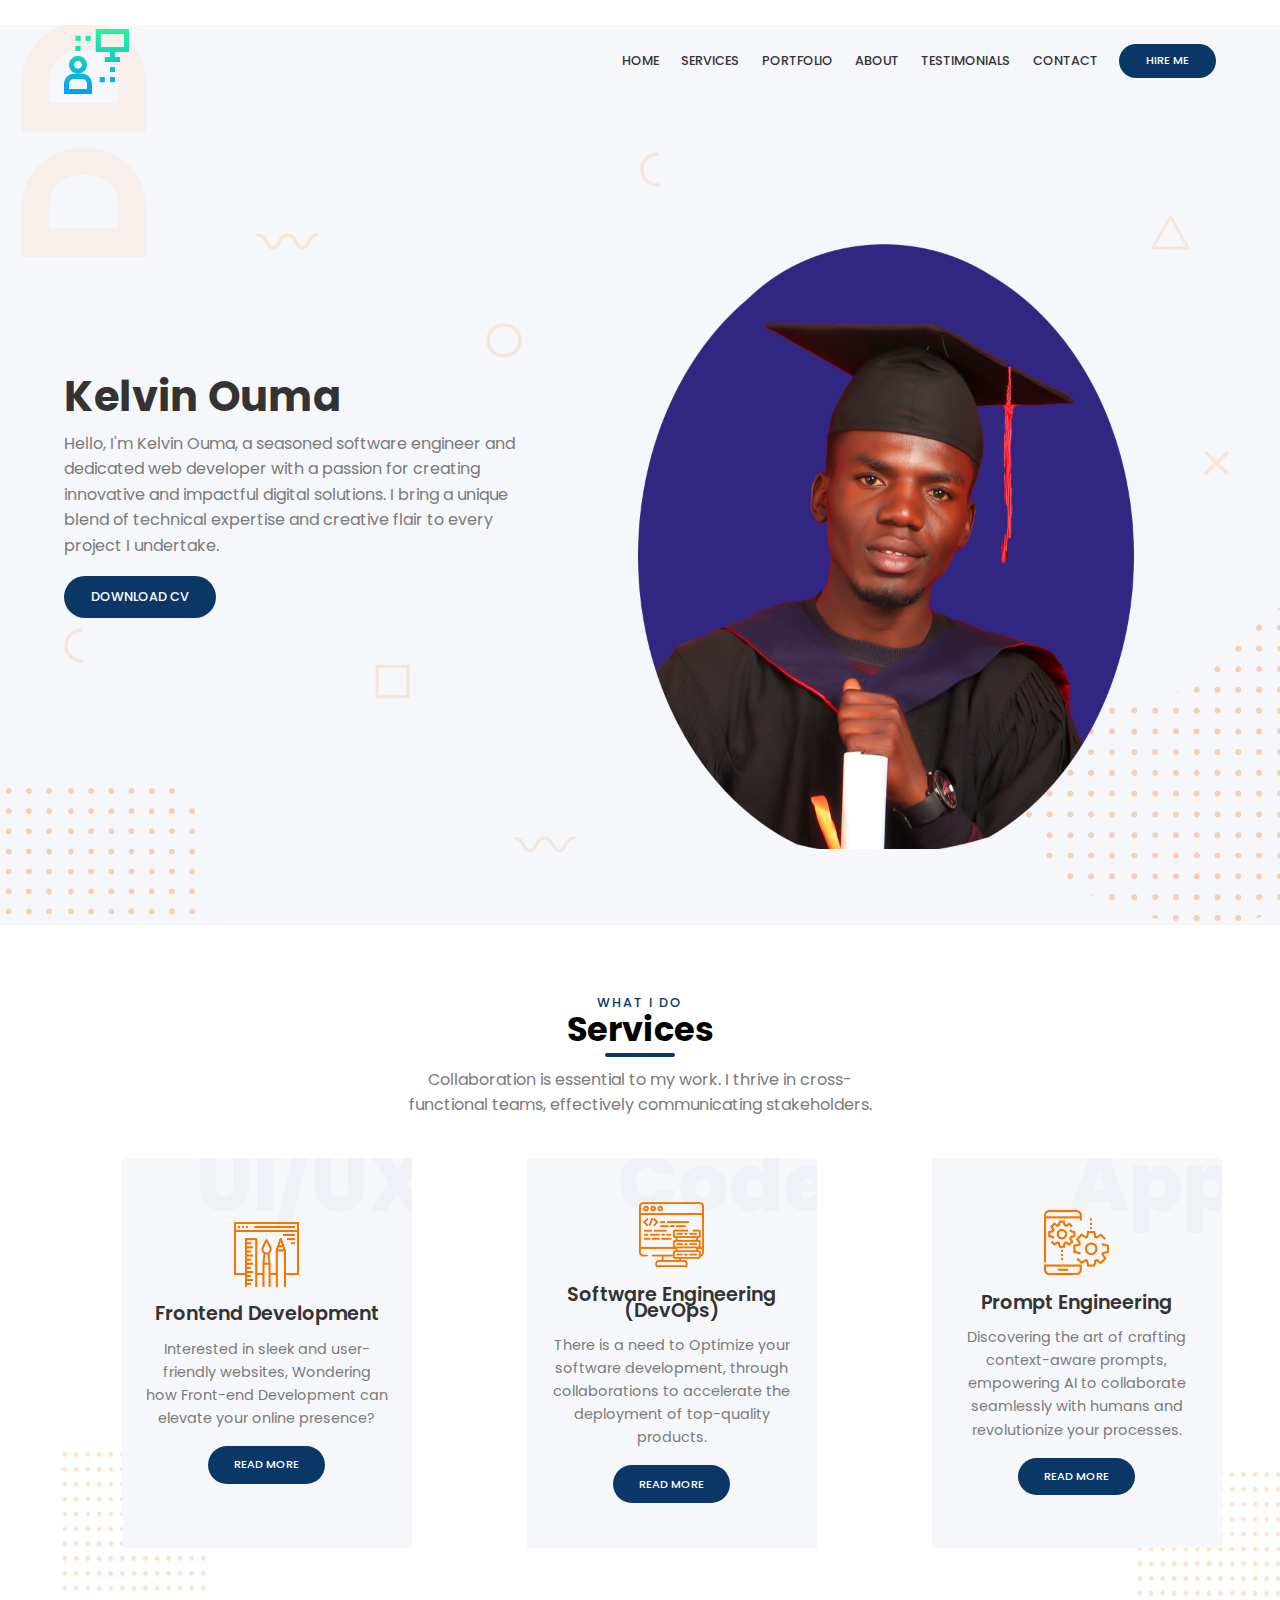
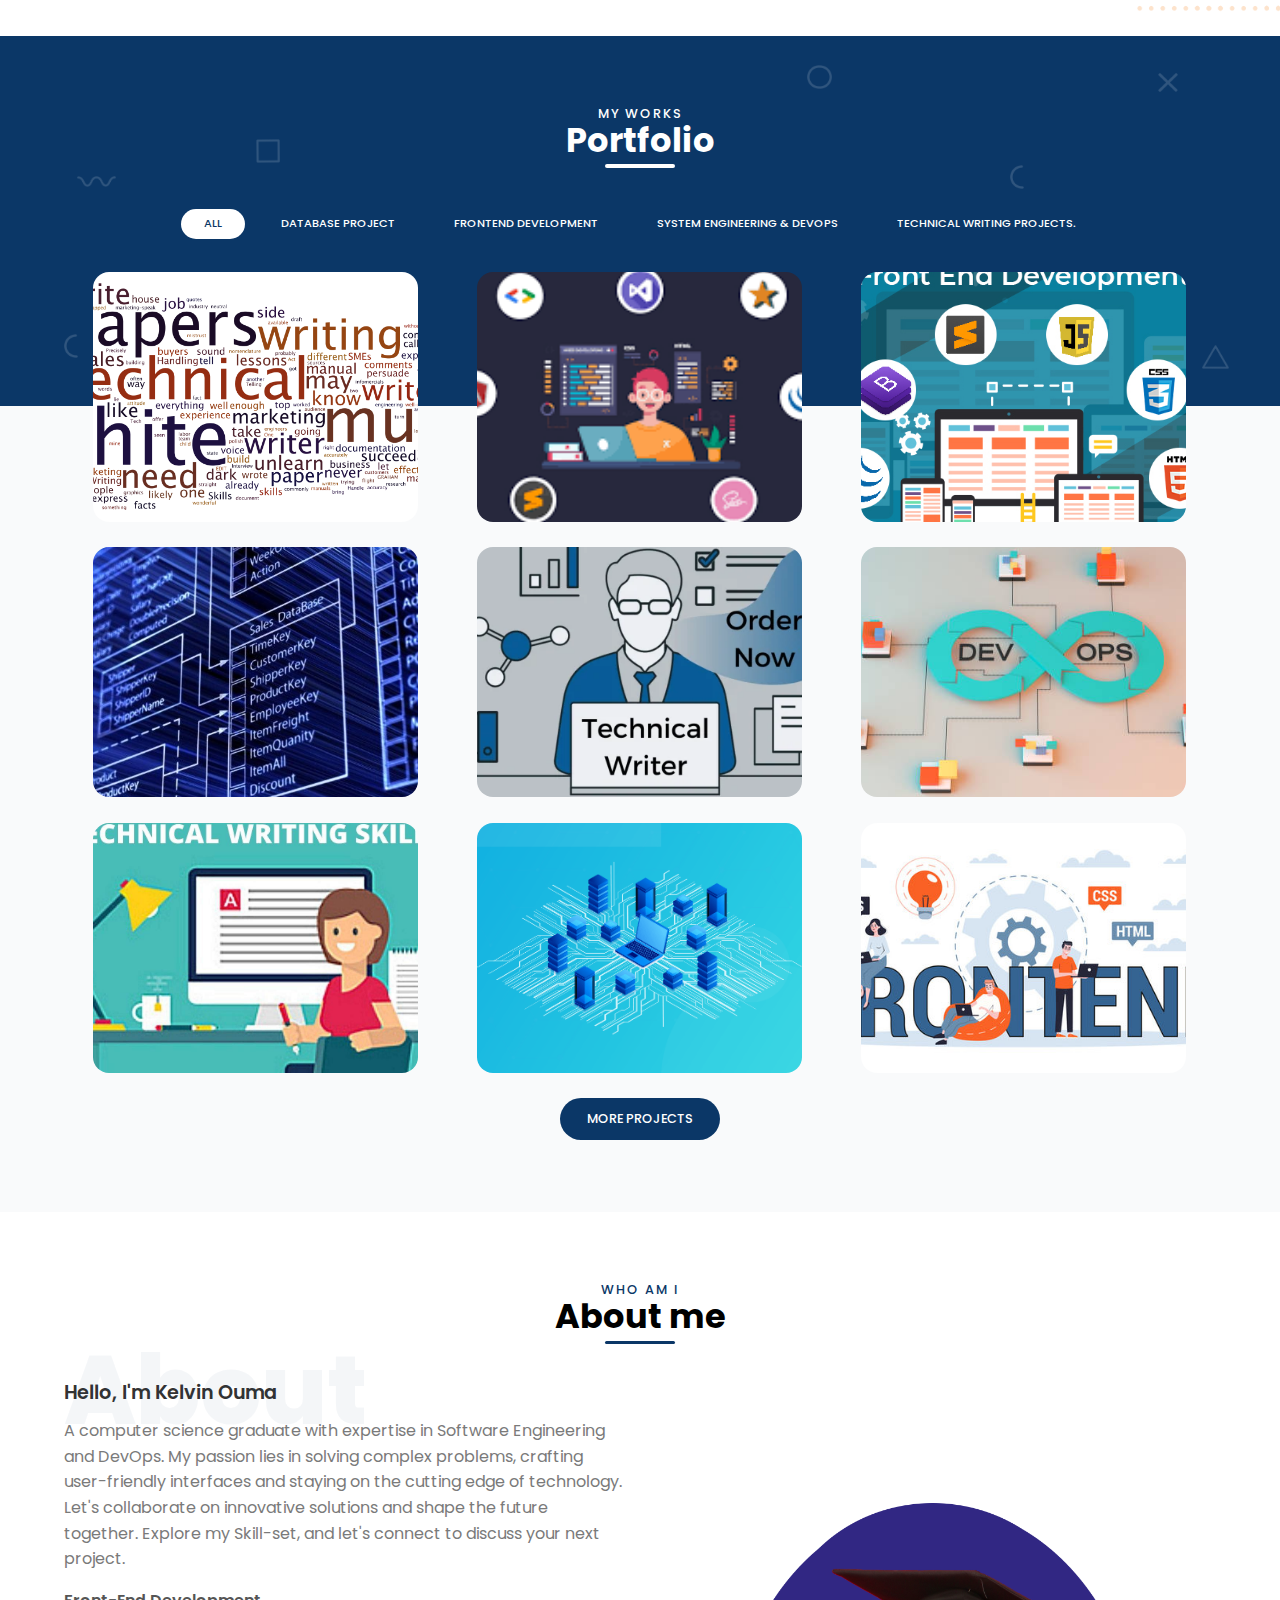
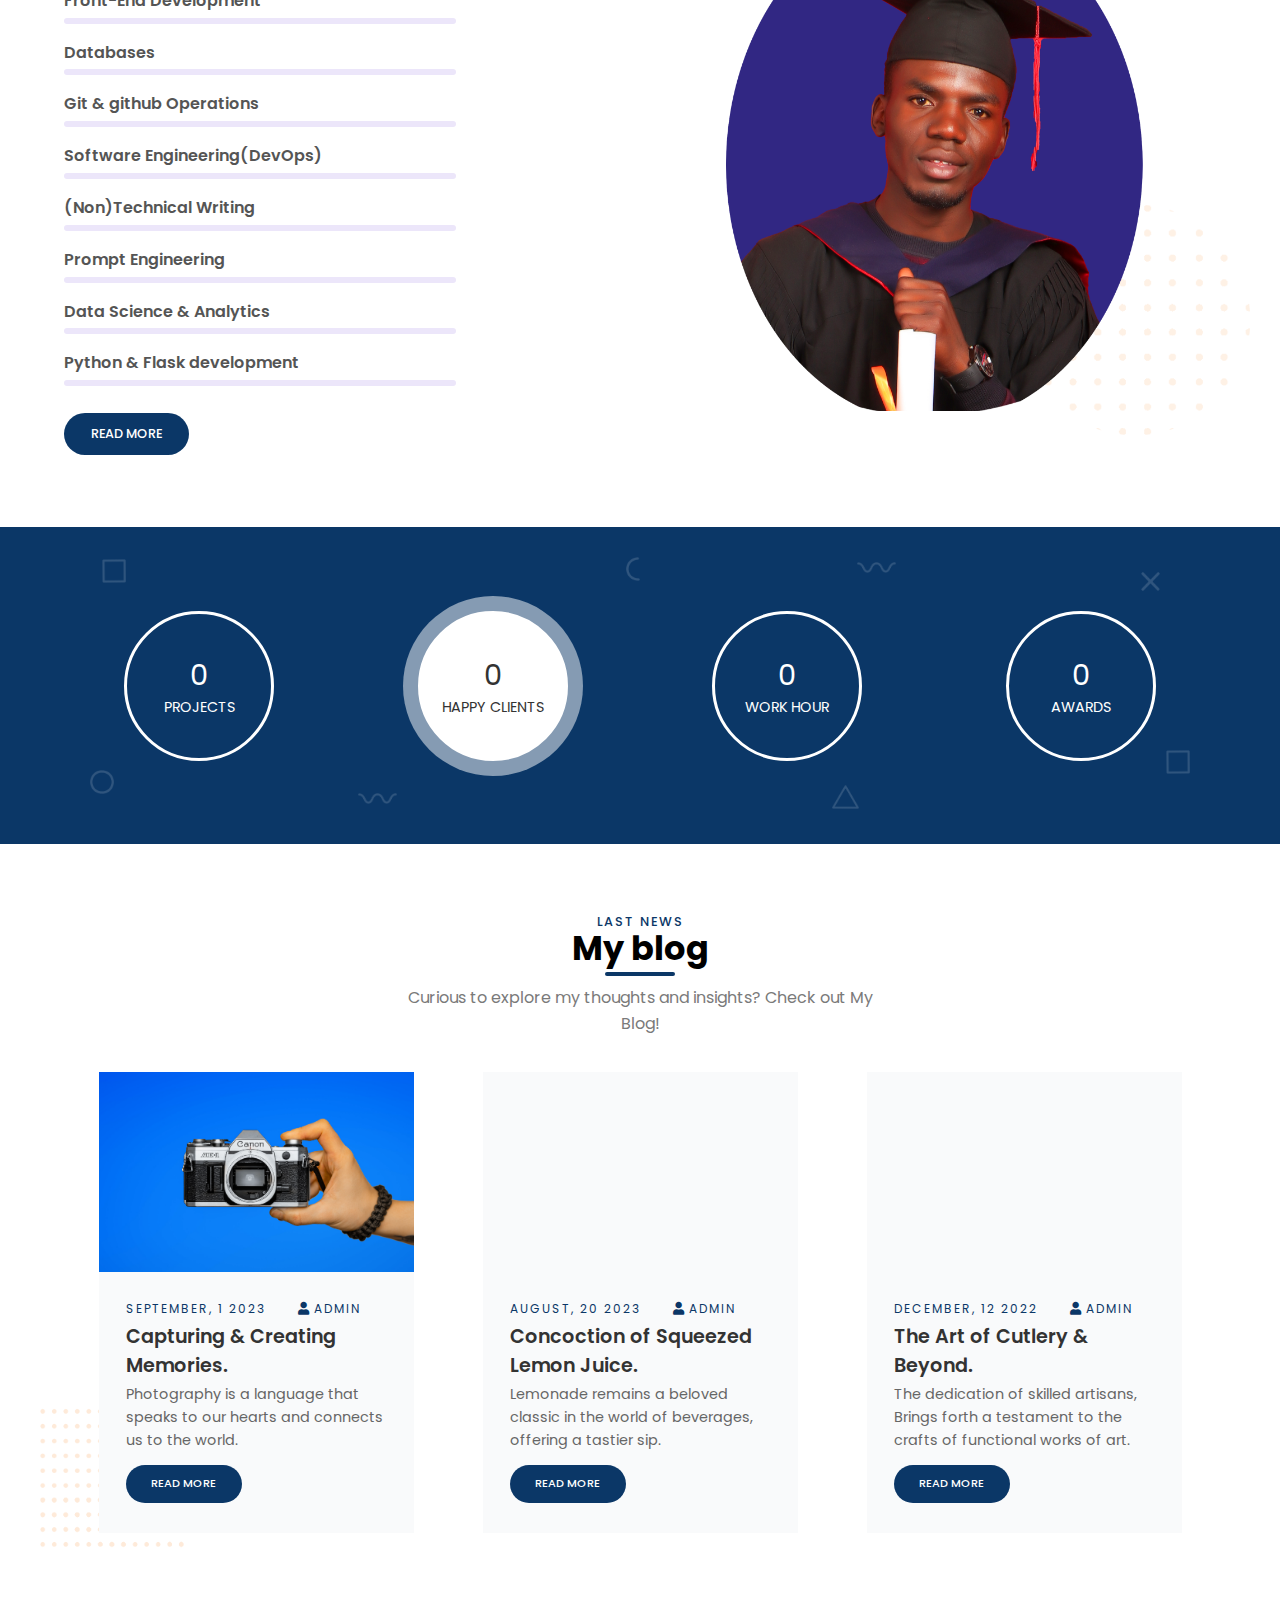
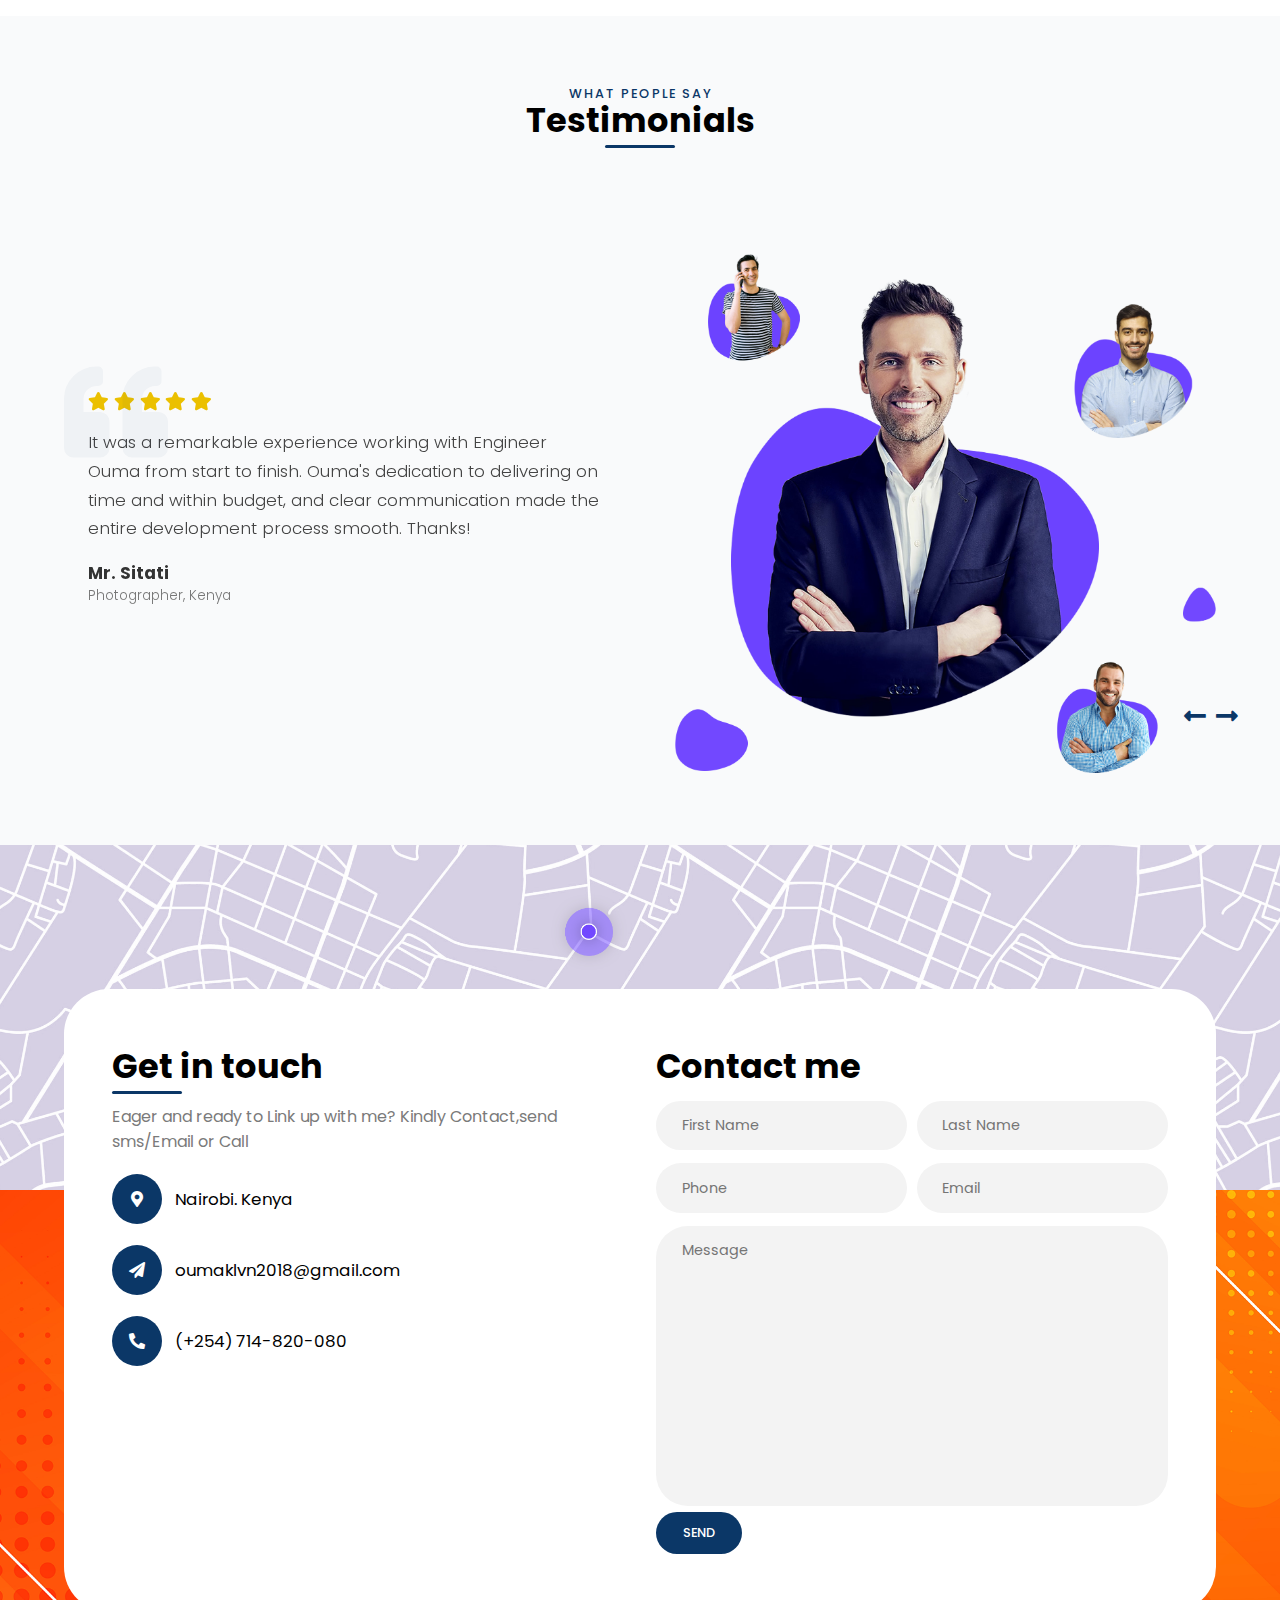
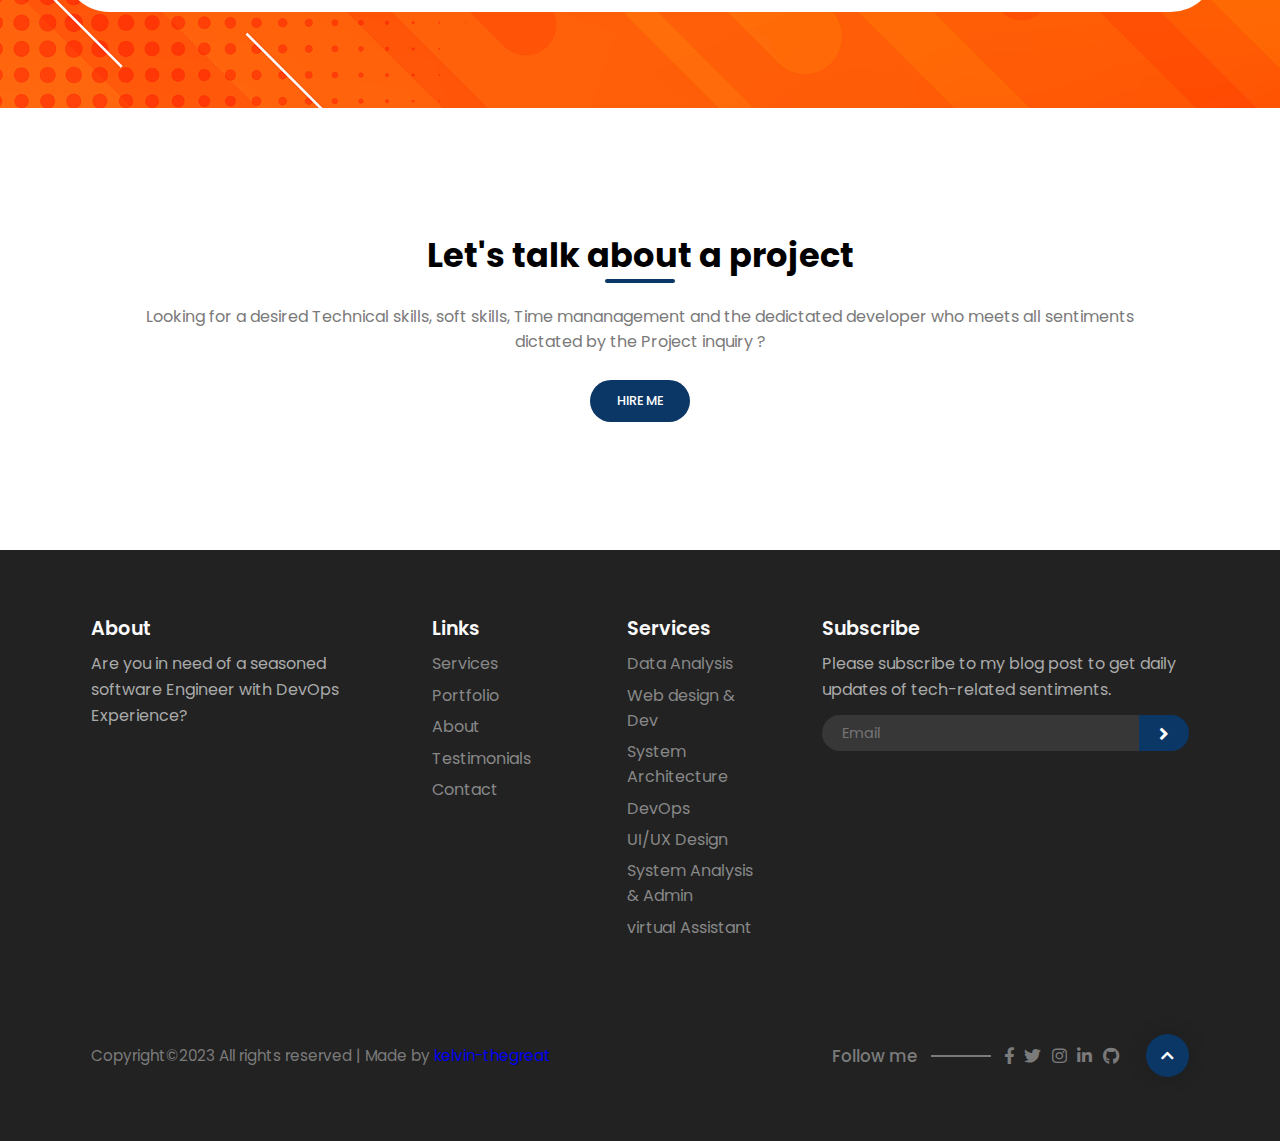
==== commit 5ff35bb1: "Added my skill-set pdf Resume" ====
--- a/personal_portfolio_website/index.html
+++ b/personal_portfolio_website/index.html
@@ -5,6 +5,7 @@
     <meta name="viewport" content="width=device-width, initial-scale=1.0" />
     <title> Personal Portfolio Website</title>
     <!--/*<link rel="icon" href="favicon.ico" type="image/x-icon"> -->
+    <link rel="icon" type="image/x-icon" href="/img/logo.png">
     <img height="16" width="16" src='https://icons.duckduckgo.com/ip3/www.google.com.ico' alt=""/>
     <link rel="stylesheet" href="https://cdnjs.cloudflare.com/ajax/libs/font-awesome/5.15.1/css/all.min.css"/>
     <link rel="stylesheet" href="https://unpkg.com/swiper/swiper-bundle.min.css"/>
@@ -81,9 +82,8 @@
                 for creating innovative and impactful digital solutions. I bring a unique blend
                 of technical expertise and creative flair to every project I undertake.
               </p>
-              <a href="#" class="btn">Download CV</a>
-            </div>
-
+              <a href="/cv/Kelvin-CV.pdf" class="btn" download="Kelvin-CV.pdf">Download CV</a>
+            </div>
             <div class="column-2 image">
               <img
                 src="./img/shapes/points2.png"
@@ -222,7 +222,7 @@
             <div class="grid">
               <div class="grid-item logo-design">
                 <div class="gallery-image">
-                  <img src="./img/portfolio/port1.jpg" alt="" />
+                  <img src="./img/portfolio/port1.png" alt="" />
                   <div class="img-overlay">
                     <div class="plus"></div>
                     <div class="img-description">
@@ -246,7 +246,7 @@
               </div>
               <div class="grid-item webdev">
                 <div class="gallery-image">
-                  <img src="./img/portfolio/port3.png" alt="" />
+                  <img src="./img/portfolio/port3.jpg" alt="" />
                   <div class="img-overlay">
                     <div class="plus"></div>
                     <div class="img-description">
@@ -258,7 +258,7 @@
               </div>
               <div class="grid-item ui">
                 <div class="gallery-image">
-                  <img src="./img/portfolio/port4.png" alt="" />
+                  <img src="./img/portfolio/port1.jpeg" alt="" />
                   <div class="img-overlay">
                     <div class="plus"></div>
                     <div class="img-description">
@@ -270,7 +270,7 @@
               </div>
               <div class="grid-item logo-design">
                 <div class="gallery-image">
-                  <img src="./img/portfolio/port5.jpg" alt="" />
+                  <img src="./img/portfolio/port5.webp" alt="" />
                   <div class="img-overlay">
                     <div class="plus"></div>
                     <div class="img-description">
@@ -306,7 +306,7 @@
               </div>
               <div class="grid-item ui">
                 <div class="gallery-image">
-                  <img src="./img/portfolio/port8.png" alt="" />
+                  <img src="./img/portfolio/ports8.png" alt="" />
                   <div class="img-overlay">
                     <div class="plus"></div>
                     <div class="img-description">
@@ -318,7 +318,7 @@
               </div>
               <div class="grid-item webdev">
                 <div class="gallery-image">
-                  <img src="./img/portfolio/port9.png" alt="" />
+                  <img src="./img/portfolio/port9.jpg" alt="" />
                   <div class="img-overlay">
                     <div class="plus"></div>
                     <div class="img-description">
@@ -330,7 +330,7 @@
               </div>
             </div>
             <div class="more-folio">
-              <a href="https://github.com/kelvin-thegreat" class="btn">More Projects</a>
+              <a href="https://github.com/kelvin-thegreat" target="_blank" class="btn">More Projects</a>
             </div>
           </div>
         </div>
